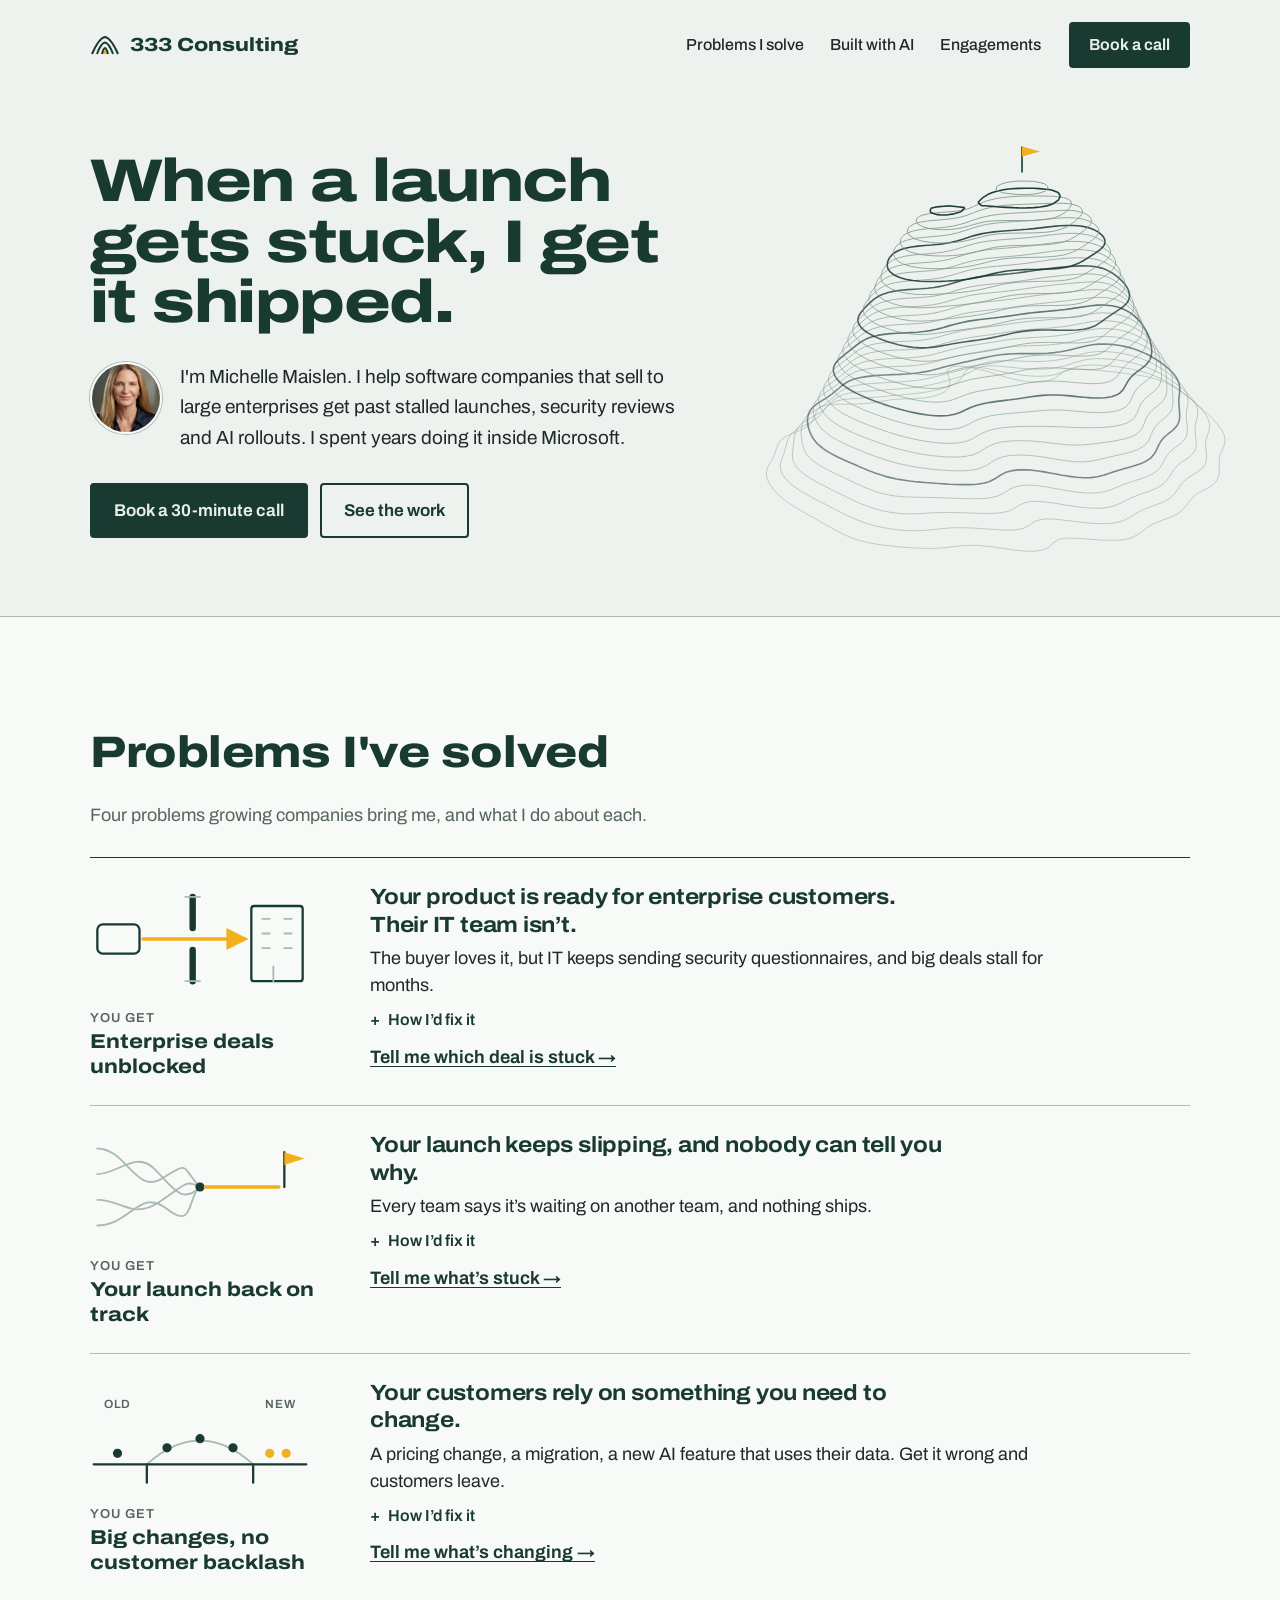
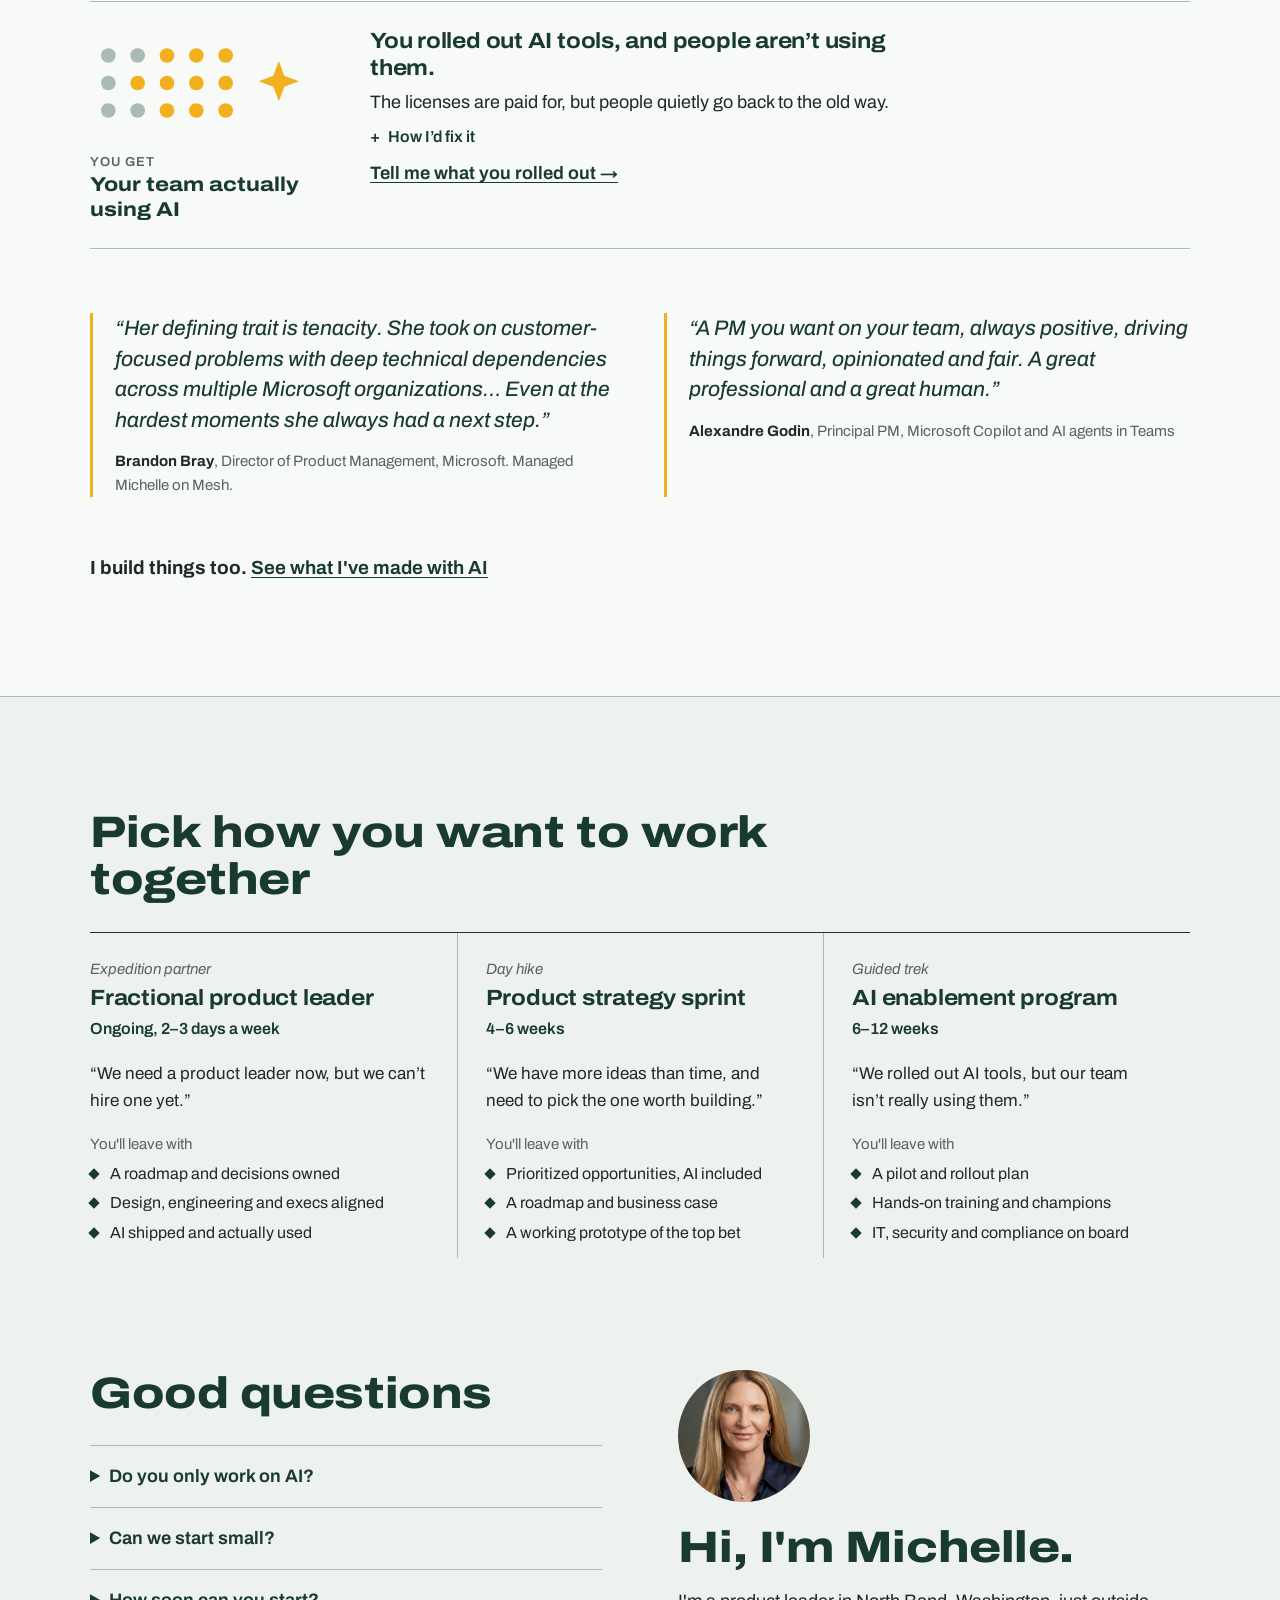
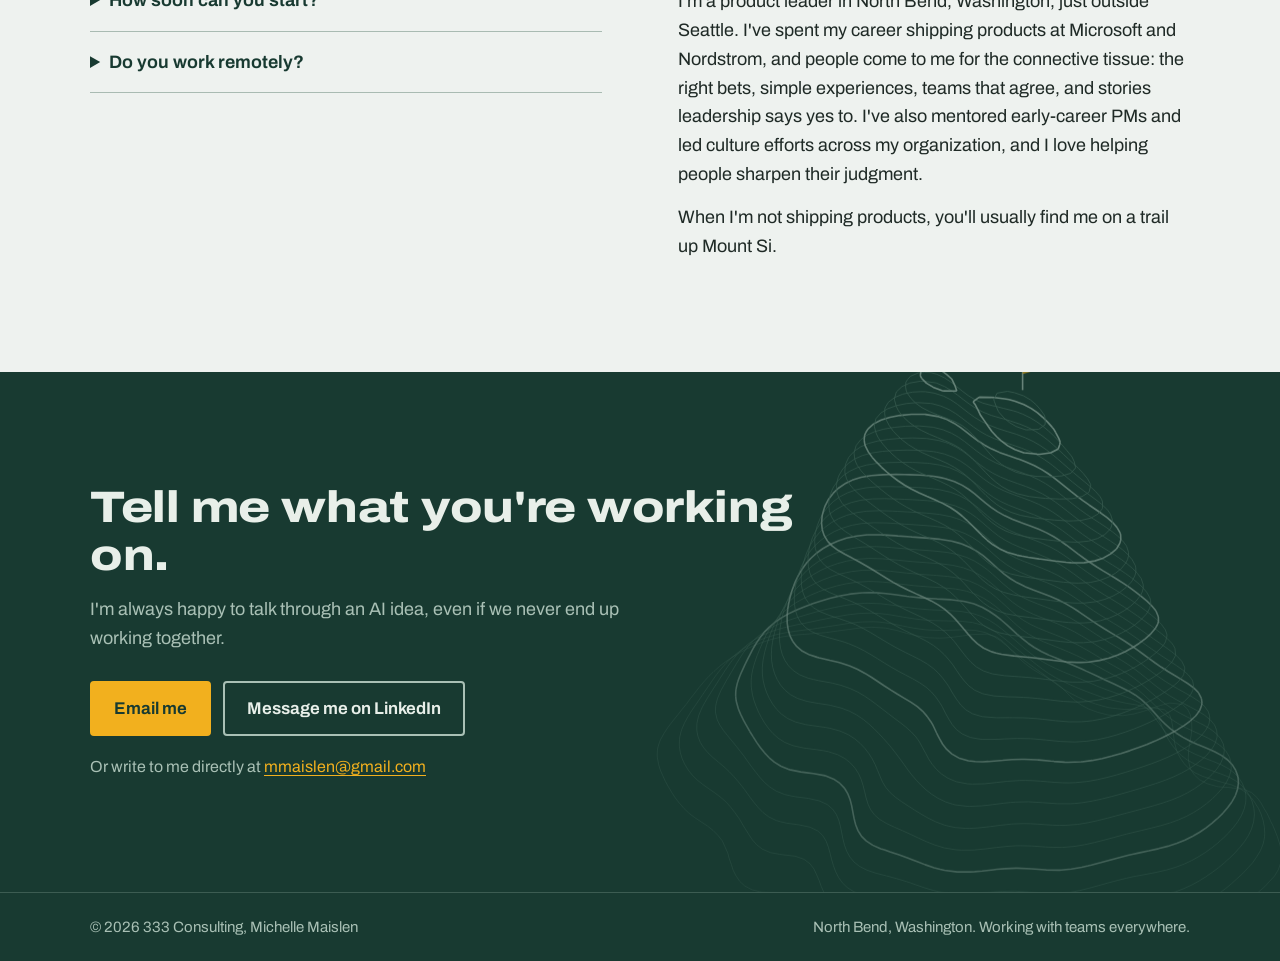
==== index.html @ b7e274d4 "Match LinkedIn share title and description to the new headline Co-Authored-By: Claude Opus 5.5 <nore" ====
<!doctype html>
<html lang="en">
<head>
<meta charset="utf-8">
<meta name="viewport" content="width=device-width, initial-scale=1, viewport-fit=cover">
<meta property="og:type" content="website">
<meta property="og:url" content="https://mmaislen.github.io/">
<meta property="og:title" content="When a launch gets stuck, I get it shipped. Michelle Maislen, 333 Consulting">
<meta property="og:description" content="I help software companies that sell to large enterprises get past stalled launches, security reviews and AI rollouts. I spent years doing it inside Microsoft.">
<meta property="og:image" content="https://mmaislen.github.io/og-image.png?v=3">
<meta property="og:image:width" content="1200">
<meta property="og:image:height" content="627">
<meta name="twitter:card" content="summary_large_image">
<meta name="description" content="When a launch gets stuck, I get it shipped.">
<title>333 Consulting</title>
<meta name="claude:viewport-fit-sides" content="cover">
<link rel="preconnect" href="https://fonts.googleapis.com">
<link rel="preconnect" href="https://fonts.gstatic.com" crossorigin>
<link rel="stylesheet" href="https://fonts.googleapis.com/css2?family=Archivo:ital,wdth,wght@0,62..125,100..900;1,62..125,100..900&display=swap">
<link rel="stylesheet" href="site.css">
</head>
<body>
<header class="hero" id="top">
  <div class="wrap">
    <nav class="nav" aria-label="Main">
      <a class="mark" href="#top" aria-label="333 Consulting home">
        <svg viewBox="0 0 30 22" aria-hidden="true"><path d="M2 20 Q9 4 15 3 Q21 4 28 20" fill="none" stroke="#183a31" stroke-width="2"/><path d="M7 20 Q11 9 15 8.5 Q19 9 23 20" fill="none" stroke="#183a31" stroke-width="2"/><path d="M12 20 Q13.5 14 15 14 Q16.5 14 18 20" fill="#f2b01e" stroke="#183a31" stroke-width="2"/></svg>
        333 Consulting
      </a>
      <ul>
        <li><a href="#cases">Problems I solve</a></li>
        <li><a href="built-with-ai.html">Built with AI</a></li>
        <li><a href="#engagements">Engagements</a></li>
      </ul>
      <a class="btn btn-primary" href="#contact">Book a call</a>
    </nav>
    <div class="hero-grid">
      <div class="hero-body">
        <h1>When a launch gets stuck, I get it shipped.</h1>
        <div class="intro">
          <img src="headshot-round.jpg" alt="Michelle Maislen" width="400" height="400">
          <p>I'm Michelle Maislen. I help software companies that sell to large enterprises get past stalled launches, security reviews and AI rollouts. I spent years doing it inside Microsoft.</p>
        </div>
        <div class="actions">
          <a class="btn btn-primary" href="#contact">Book a 30-minute call</a>
          <a class="btn btn-ghost" href="#cases">See the work</a>
        </div>
      </div>
      <figure class="terrain" style="margin-top:0;margin-bottom:0">
        <canvas id="terrain-hero" role="img" aria-label="A 3D contour model of Mount Si, near Michelle's home in North Bend. Drag to turn it."></canvas>
      </figure>
    </div>
  </div>
</header>

<main>
<section id="cases">
  <div class="wrap">
    <h2>Problems I've solved</h2>
    <p class="cases-intro">Four problems growing companies bring me, and what I do about each.</p>
    <div class="log">
      <article class="entry">
        <div><svg class="case-art" viewBox="0 0 240 120" role="img" aria-label="Your product passes through a gate in IT's wall to reach an enterprise customer.">
  <defs><marker id="ah" viewBox="0 0 10 10" refX="8" refY="5" markerWidth="6" markerHeight="6" orient="auto"><path d="M0 0 L10 5 L0 10Z" class="a-head"/></marker></defs>
  <rect class="a-line" x="8" y="44" width="46" height="32" rx="6"/>
  <path class="a-wall" d="M112 14 V48 M112 72 V106"/>
  <path class="a-thin" d="M104 14 h16 M104 106 h16"/>
  <rect class="a-line" x="176" y="24" width="56" height="82" rx="3"/>
  <path class="a-thin" d="M188 38h8M212 38h8M188 54h8M212 54h8M188 70h8M212 70h8M200 106v-16"/>
  <path class="a-hot" d="M58 60 H168" marker-end="url(#ah)"/>
</svg><p class="where">You get</p><p class="result">Enterprise deals unblocked</p></div>
        <div>
          <h3>Your product is ready for enterprise customers. Their IT team isn&rsquo;t.</h3>
          <p class="pain">The buyer loves it, but IT keeps sending security questionnaires, and big deals stall for months.</p>
          <details><summary>How I&rsquo;d fix it</summary>
            <p class="fix"><b>I&rsquo;ll get you to yes:</b> find out exactly what their IT needs, turn it into a plan your team can ship, and see the reviews through to sign-off.</p>
            <p class="proof-head">How I did it at Microsoft</p>
            <dl class="case">
              <div><dt>Situation</dt><dd>Accenture and Microsoft were ready to roll out Mesh on Meta Quest headsets. IT blocked it: the headsets had never been qualified against enterprise security requirements, and failed sign-ins were customers&rsquo; top complaint.</dd></div>
              <div><dt>Constraint</dt><dd>The fix spanned Meta and six Microsoft groups: identity, device management, security, IT, Windows and Office. Meta was still building its admin center, the sign-in system wasn&rsquo;t built for 3D, and a company-wide security push was competing for the same people.</dd></div>
              <div><dt>What I did</dt><dd>I treated enterprise readiness as part of the product. I pinned down exactly what IT needed to say yes, found a sign-in fix through another team, ran the security and privacy reviews between Meta and Microsoft (a first for Meta), and carried every approval through to executive sign-off.</dd></div>
              <div><dt>Result</dt><dd>Mesh became the first Microsoft 365 app with conditional access on Quest, which ended customers&rsquo; top sign-in complaint. Accenture&rsquo;s rollout was unblocked, and Mesh became the first Microsoft VR immersive events app on Quest. The same playbook became the strategy for Apple Vision Pro.</dd></div>
            </dl>
          </details>
          <p class="cta-line"><a href="#contact">Tell me which deal is stuck &rarr;</a></p>
        </div>
      </article>
      <article class="entry">
        <div><svg class="case-art" viewBox="0 0 240 120" role="img" aria-label="Four tangled team lines come together into one line that reaches a flag.">
  <path class="a-thin" d="M8 18 C40 18 50 70 80 50 S100 40 120 60"/>
  <path class="a-thin" d="M8 46 C30 46 50 20 70 40 S100 80 120 60"/>
  <path class="a-thin" d="M8 74 C36 74 46 96 76 76 S104 52 120 60"/>
  <path class="a-thin" d="M8 102 C44 102 54 60 84 84 S106 70 120 60"/>
  <circle class="a-dot" cx="120" cy="60" r="5"/>
  <path class="a-hot" d="M126 60 H206"/>
  <path class="a-line" d="M212 60 V22"/>
  <path class="a-flag" d="M212 22 L234 29 L212 36Z"/>
</svg><p class="where">You get</p><p class="result">Your launch back on track</p></div>
        <div>
          <h3>Your launch keeps slipping, and nobody can tell you why.</h3>
          <p class="pain">Every team says it&rsquo;s waiting on another team, and nothing ships.</p>
          <details><summary>How I&rsquo;d fix it</summary>
            <p class="fix"><b>I&rsquo;ll get it moving:</b> one owner for the whole experience, one plan and clear handoffs, usually within weeks.</p>
            <p class="proof-head">How I did it at Microsoft</p>
            <dl class="case">
              <div><dt>Situation</dt><dd>An AI feature in a product used by millions had been stuck for nearly two years. Four engineering teams in four time zones each said they were waiting on someone else.</dd></div>
              <div><dt>Constraint</dt><dd>No one owned how the pieces fit together, a fixed deadline was coming, and I had no authority over any of the four teams.</dd></div>
              <div><dt>What I did</dt><dd>I treated it as an ownership problem, not an engineering one. I defined the full experience end to end, including what happens when the AI gets it wrong, gave every team one plan and clear handoffs, and got a missing requirement committed on very short notice.</dd></div>
              <div><dt>Result</dt><dd>Within two weeks, the teams were working from one plan. The first release shipped two months early, and the feature reached general release on deadline.</dd></div>
            </dl>
          </details>
          <p class="cta-line"><a href="#contact">Tell me what&rsquo;s stuck &rarr;</a></p>
        </div>
      </article>
      <article class="entry">
        <div><svg class="case-art" viewBox="0 0 240 120" role="img" aria-label="Customers cross a bridge from the old version to the new one, and none fall off.">
  <path class="a-line" d="M4 92 H62 V112 M178 112 V92 H236"/>
  <path class="a-thin" d="M62 92 Q120 40 178 92"/>
  <path class="a-line" d="M62 92 H178"/>
  <g class="a-people"><circle cx="30" cy="80" r="5"/><circle cx="84" cy="74" r="5"/><circle cx="120" cy="64" r="5"/><circle cx="156" cy="74" r="5"/></g>
  <g class="a-people-hot"><circle cx="196" cy="80" r="5"/><circle cx="214" cy="80" r="5"/></g>
  <text class="a-label" x="30" y="30" text-anchor="middle">old</text>
  <text class="a-label" x="208" y="30" text-anchor="middle">new</text>
</svg><p class="where">You get</p><p class="result">Big changes, no customer backlash</p></div>
        <div>
          <h3>Your customers rely on something you need to change.</h3>
          <p class="pain">A pricing change, a migration, a new AI feature that uses their data. Get it wrong and customers leave.</p>
          <details><summary>How I&rsquo;d fix it</summary>
            <p class="fix"><b>I&rsquo;ll land it safely:</b> the right people signed off up front, every team on one plan, tested with real customers first, and I stay through the pushback.</p>
            <p class="proof-head">How I did it at Microsoft</p>
            <dl class="case">
              <div><dt>Situation</dt><dd>Teams had to get people&rsquo;s explicit consent before collecting their location, on desktop, Mac, iOS and Android. Location is sensitive personal data under privacy laws, so getting consent wrong risks regulatory fines and customer trust, and every week of delay adds to that risk. More than ten teams relied on that data, including emergency calling.</dd></div>
              <div><dt>Constraint</dt><dd>A careless fix would break 911 calls. Legal and privacy had to approve every word, and customers&rsquo; IT teams would feel the change first.</dd></div>
              <div><dt>What I did</dt><dd>I got legal and privacy aligned up front, put every dependent team on one plan, and tested the wording with our customer advisory board before launch. When large customers pushed back afterward, I led those conversations, found a fix through device settings they already managed, and traced part of the problem to a Windows bug.</dd></div>
              <div><dt>Result</dt><dd>Shipped on time worldwide, including government clouds. The privacy risk was closed before any customer raised it, and the Windows bug was fixed for everyone.</dd></div>
            </dl>
          </details>
          <p class="cta-line"><a href="#contact">Tell me what&rsquo;s changing &rarr;</a></p>
        </div>
      </article>
      <article class="entry">
        <div><svg class="case-art" viewBox="0 0 240 120" role="img" aria-label="A group of people, most of them lighting up as they start using AI.">
  <g class="a-people-off"><circle cx="20" cy="30" r="8"/><circle cx="20" cy="60" r="8"/><circle cx="20" cy="90" r="8"/><circle cx="52" cy="30" r="8"/><circle cx="52" cy="90" r="8"/></g>
  <g class="a-people-hot"><circle cx="52" cy="60" r="8"/><circle cx="84" cy="30" r="8"/><circle cx="84" cy="60" r="8"/><circle cx="84" cy="90" r="8"/><circle cx="116" cy="30" r="8"/><circle cx="116" cy="60" r="8"/><circle cx="116" cy="90" r="8"/><circle cx="148" cy="30" r="8"/><circle cx="148" cy="60" r="8"/><circle cx="148" cy="90" r="8"/></g>
  <path class="a-spark" d="M206 36 l6 16 16 6 -16 6 -6 16 -6 -16 -16 -6 16 -6Z"/>
</svg><p class="where">You get</p><p class="result">Your team actually using AI</p></div>
        <div>
          <h3>You rolled out AI tools, and people aren&rsquo;t using them.</h3>
          <p class="pain">The licenses are paid for, but people quietly go back to the old way.</p>
          <details><summary>How I&rsquo;d fix it</summary>
            <p class="fix"><b>I&rsquo;ll get them using it:</b> treat it as a confidence problem, start with one task people already do, and build from there.</p>
            <p class="fix"><b>I practice what I teach:</b> my own AI agents save me 5 to 10 hours a week, and I built a live AI app and tested it before shipping. <a href="built-with-ai.html">See what I&rsquo;ve built</a></p>
            <p class="proof-head">How I did it at Microsoft</p>
            <dl class="case">
              <div><dt>Situation</dt><dd>I was training colleagues to use an AI agent pilot.</dd></div>
              <div><dt>Constraint</dt><dd>I expected technical questions. What I got was nerves: people didn&rsquo;t feel confident enough to try.</dd></div>
              <div><dt>What I did</dt><dd>I treated it as a confidence problem, not a technical one. I skipped the architecture and led with one plain-English task they already do: &ldquo;Schedule a meeting with my manager at 10am tomorrow.&rdquo;</dd></div>
              <div><dt>Result</dt><dd>About 200 people later, teams were building their own workflows.</dd></div>
            </dl>
          </details>
          <p class="cta-line"><a href="#contact">Tell me what you rolled out &rarr;</a></p>
        </div>
      </article>
    </div>
    <div class="quotes">
      <figure class="quote">
        <blockquote>&ldquo;Her defining trait is tenacity. She took on customer-focused problems with deep technical dependencies across multiple Microsoft organizations&hellip; Even at the hardest moments she always had a next step.&rdquo;</blockquote>
        <figcaption><b>Brandon Bray</b>, Director of Product Management, Microsoft. Managed Michelle on Mesh.</figcaption>
      </figure>
      <figure class="quote">
        <blockquote>&ldquo;A PM you want on your team, always positive, driving things forward, opinionated and fair. A great professional and a great human.&rdquo;</blockquote>
        <figcaption><b>Alexandre Godin</b>, Principal PM, Microsoft Copilot and AI agents in Teams</figcaption>
      </figure>
    </div>
    <p class="built"><b>I build things too.</b> <a href="built-with-ai.html">See what I've made with AI</a></p>
  </div>
</section>


<section id="engagements">
  <div class="wrap">
    <h2>Pick how you want to work together</h2>
    <div class="paths">
      <article class="path">
        <p class="tag">Expedition partner</p>
        <h3>Fractional product leader</h3>
        <p class="badge">Ongoing, 2–3 days a week</p>
        <p class="best">“We need a product leader now, but we can’t hire one yet.”</p>
        <p class="get-h">You'll leave with</p>
        <ul><li>A roadmap and decisions owned</li><li>Design, engineering and execs aligned</li><li>AI shipped and actually used</li></ul>
      </article>
      <article class="path">
        <p class="tag">Day hike</p>
        <h3>Product strategy sprint</h3>
        <p class="badge">4–6 weeks</p>
        <p class="best">“We have more ideas than time, and need to pick the one worth building.”</p>
        <p class="get-h">You'll leave with</p>
        <ul><li>Prioritized opportunities, AI included</li><li>A roadmap and business case</li><li>A working prototype of the top bet</li></ul>
      </article>
      <article class="path">
        <p class="tag">Guided trek</p>
        <h3>AI enablement program</h3>
        <p class="badge">6–12 weeks</p>
        <p class="best">“We rolled out AI tools, but our team isn’t really using them.”</p>
        <p class="get-h">You'll leave with</p>
        <ul><li>A pilot and rollout plan</li><li>Hands-on training and champions</li><li>IT, security and compliance on board</li></ul>
      </article>
    </div>
  </div>
</section>

<section id="faq" style="padding-top:0">
  <div class="wrap faq-about">
    <div class="faq">
      <h2>Good questions</h2>
      <details><summary>Do you only work on AI?</summary><p>No. I'm a product leader first, and AI is one tool in the toolbox. I've shipped collaboration tools, productivity apps, VR and enterprise devices, sign-in systems and eCommerce. I bring AI in where it makes the product better, and I partner with engineering and data science teams on the model work itself.</p></details>
      <details><summary>Can we start small?</summary><p>Yes. Most people start with a 4–6 week strategy sprint. If it's useful, we keep going. If not, you still leave with a roadmap and a working prototype.</p></details>
      <details><summary>How soon can you start?</summary><p>Email me at <a href="mailto:mmaislen@gmail.com">mmaislen@gmail.com</a> or message me on LinkedIn, and I'll tell you where my calendar stands.</p></details>
      <details><summary>Do you work remotely?</summary><p>Yes. I'm based in North Bend, Washington, near Seattle, and I work with teams anywhere. I'm happy to come on site for kickoffs in the Seattle area.</p></details>
    </div>
    <div class="about" id="about">
      <img src="headshot-round.jpg" alt="" width="400" height="400">
      <h2 style="margin-bottom:16px">Hi, I'm Michelle.</h2>
      <p>I'm a product leader in North Bend, Washington, just outside Seattle. I've spent my career shipping products at Microsoft and Nordstrom, and people come to me for the connective tissue: the right bets, simple experiences, teams that agree, and stories leadership says yes to. I've also mentored early-career PMs and led culture efforts across my organization, and I love helping people sharpen their judgment.</p>
      <p>When I'm not shipping products, you'll usually find me on a trail up Mount Si.</p>
    </div>
  </div>
</section>
</main>

<section class="cta" id="contact">
  <canvas id="terrain-cta" aria-hidden="true"></canvas>
  <div class="wrap">
    <h2>Tell me what you're working on.</h2>
    <p>I'm always happy to talk through an AI idea, even if we never end up working together.</p>
    <div class="actions"><a class="btn btn-primary" href="mailto:mmaislen@gmail.com?subject=Let%27s%20talk">Email me</a><a class="btn btn-ghost" href="https://www.linkedin.com/in/maislen/" target="_blank" rel="noopener">Message me on LinkedIn</a></div>
    <p style="font-size:16px">Or write to me directly at <a href="mailto:mmaislen@gmail.com">mmaislen@gmail.com</a></p>
  </div>
</section>
<footer>
  <div class="wrap">
    <span>© 2026 333 Consulting, Michelle Maislen</span>
    <span>North Bend, Washington. Working with teams everywhere.</span>
  </div>
</footer>

<script src="terrain.js"></script>
</body>
</html>
---- site.css ----
/* Concept: a survey drawing of Mount Si. One bold thing (a live 3D contour model in the hero); everything else is quiet, left-aligned and drawn with the same contour line. One family, Archivo, with its width axis doing the expressive work: expanded for headlines, normal for reading. */
  :root {
    --fog: #eef2ef;
    --paper: #f8faf8;
    --fir: #183a31;
    --ink: #1f2a26;
    --moss: #56655e;
    --contour: #a9bbb2;
    --blaze: #f2b01e;
    --fir-ink: #e8efe9;
    --fir-muted: #a9c0b5;
    --f: "Archivo", system-ui, -apple-system, "Segoe UI", sans-serif;
    --wrap: 1180px;
    --gutter: clamp(16px, 4vw, 40px);
  }
  * { box-sizing: border-box; }
  html { scroll-behavior: smooth; -webkit-text-size-adjust: 100%; }
  @media (prefers-reduced-motion: reduce) { html { scroll-behavior: auto; } }
  body { margin: 0; background: var(--fog); color: var(--ink); font-family: var(--f); font-size: 18px; line-height: 1.6; font-stretch: 100%; }
  img, svg, canvas { display: block; max-width: 100%; }
  a { color: var(--fir); text-underline-offset: 3px; }
  :focus-visible { outline: 3px solid var(--blaze); outline-offset: 3px; border-radius: 2px; }
  .wrap { max-width: var(--wrap); margin: 0 auto; padding: 0 var(--gutter); }

  h1, h2, h3 { font-family: var(--f); color: var(--fir); margin: 0; font-weight: 800; letter-spacing: -0.01em; }
  h1 { font-stretch: 125%; font-size: clamp(36px, 4.7vw, 66px); line-height: 1.0; letter-spacing: -0.025em; }
  h2 { font-stretch: 118%; font-size: clamp(28px, 3.6vw, 44px); line-height: 1.08; max-width: 22ch; }
  h3 { font-stretch: 110%; font-size: 22px; line-height: 1.25; font-weight: 700; }
  p { margin: 0; }

  .btn { display: inline-flex; align-items: center; min-height: 48px; padding: 12px 22px; border-radius: 4px; font-weight: 650; font-size: 17px; text-decoration: none; border: 2px solid var(--fir); }
  .btn-primary { background: var(--fir); color: var(--fir-ink); }
  .btn-primary:hover { background: #0f2a23; }
  .btn-ghost { color: var(--fir); background: transparent; }
  .btn-ghost:hover { background: rgba(24,58,49,.07); }

  /* Nav */
  .nav { display: flex; align-items: center; gap: 28px; padding: 22px 0; }
  .mark { display: inline-flex; align-items: center; gap: 10px; font-weight: 800; font-stretch: 120%; font-size: 19px; color: var(--fir); text-decoration: none; margin-right: auto; }
  .mark svg { width: 30px; height: 22px; }
  .nav ul { display: flex; gap: 26px; list-style: none; margin: 0; padding: 0; }
  .nav ul a { color: var(--ink); text-decoration: none; font-size: 16px; font-weight: 500; }
  .nav ul a:hover { color: var(--fir); text-decoration: underline; }
  .nav .btn { min-height: 42px; padding: 8px 18px; font-size: 16px; }

  /* Hero */
  .hero { position: relative; overflow: hidden; }
  .hero-grid { display: grid; grid-template-columns: 1.3fr 1fr; gap: 24px; align-items: center; padding: 40px 0 56px; }
  .hero-body { position: relative; z-index: 1; }
  .hero h1 { margin-bottom: 30px; }
  .intro { display: flex; gap: 18px; align-items: flex-start; max-width: 36em; }
  .intro img { width: 72px; height: 72px; border-radius: 50%; object-fit: cover; object-position: 50% 50%; flex: none; border: 2px solid var(--paper); box-shadow: 0 0 0 1px var(--contour); }
  .intro p { color: var(--ink); font-size: 19px; }
  .actions { display: flex; flex-wrap: wrap; gap: 12px; margin-top: 30px; }
  .terrain { position: relative; aspect-ratio: 1 / 0.92; margin-right: calc(var(--gutter) * -1); cursor: grab; touch-action: pan-y; }
  .terrain:active { cursor: grabbing; }
  .terrain canvas { width: 100%; height: 100%; }
  .terrain figcaption { position: absolute; right: var(--gutter); bottom: 4px; font-size: 14px; color: var(--moss); font-style: italic; }

  .proof { display: grid; grid-template-columns: repeat(4, 1fr); border-top: 1.5px solid var(--fir); }
  .proof p { padding: 18px 20px 18px 0; font-size: 16px; line-height: 1.45; color: var(--moss); }
  .proof p + p { padding-left: 20px; border-left: 1px solid var(--contour); }
  .proof b { display: block; color: var(--fir); font-stretch: 115%; font-size: 21px; font-weight: 750; margin-bottom: 2px; }
  .shipped { padding: 14px 0 0; font-size: 15px; color: var(--moss); border-top: 1px solid var(--contour); }
  .shipped b { color: var(--ink); font-weight: 600; }

  section { padding: clamp(64px, 9vw, 112px) 0; }
  section h2 { margin-bottom: 28px; }

  /* The adoption gap */
  .profile { width: 100%; height: auto; margin: 8px 0 18px; }
  .profile .cliff { fill: var(--fir); }
  .profile .tower, .profile .hanger line { stroke: var(--fir); stroke-width: 3; }
  .profile .cable { stroke: var(--fir); stroke-width: 2.5; fill: none; }
  .profile .plank rect { fill: var(--blaze); stroke: var(--fir); stroke-width: 1.5; }
  .profile text { font-family: var(--f); fill: var(--moss); font-size: 15px; }
  .profile .stage { fill: var(--fir); font-weight: 750; font-size: 19px; font-stretch: 115%; }
  .profile .plank-label { fill: var(--fir); font-size: 14px; font-weight: 600; }
  .profile .gap { fill: var(--fir); font-weight: 750; font-size: 19px; font-stretch: 115%; }
  .profile .callout { stroke: var(--moss); stroke-width: 1.5; stroke-dasharray: 3 4; fill: none; }
  .profile .flag-pole { stroke: var(--fir); stroke-width: 2.5; }
  .profile .flag { fill: var(--blaze); }
  .profile .contours path { fill: none; stroke: var(--contour); stroke-width: 1; }
  .caption { max-width: 40em; color: var(--ink); font-size: 19px; }

  .lifecycle { list-style: none; margin: 48px 0 0; padding: 0; display: grid; grid-template-columns: repeat(6, 1fr); position: relative; }
  .lifecycle::before { content: ""; position: absolute; left: 6px; right: 6px; top: 6px; height: 2px; background: var(--fir); }
  .lifecycle li { position: relative; padding-top: 24px; font-weight: 650; color: var(--fir); font-stretch: 112%; font-size: 17px; }
  .lifecycle li::before { content: ""; position: absolute; left: 0; top: 0; width: 14px; height: 14px; border-radius: 50%; background: var(--fog); border: 2px solid var(--fir); }
  .lifecycle li:last-child::before { background: var(--blaze); }
  .lifecycle-note { margin-top: 14px; color: var(--moss); font-size: 15px; }

  /* Work as a field log */
  #work { background: var(--paper); border-top: 1px solid var(--contour); border-bottom: 1px solid var(--contour); }
  .log { border-top: 1.5px solid var(--fir); }
  .entry { display: grid; grid-template-columns: 240px 1fr; gap: 8px 40px; padding: 26px 0; border-bottom: 1px solid var(--contour); }
  .entry .where { color: var(--moss); font-size: 15px; }
  .entry .result { color: var(--fir); font-weight: 750; font-stretch: 115%; font-size: 20px; line-height: 1.25; }
  .entry h3 { margin-bottom: 6px; }
  .entry details summary { cursor: pointer; color: var(--fir); font-weight: 600; font-size: 16px; width: fit-content; list-style: none; }
  .entry details summary::-webkit-details-marker { display: none; }
  .entry details summary::before { content: "+"; display: inline-block; width: 1.1em; font-weight: 700; }
  .entry details[open] summary::before { content: "\2212"; }
  .entry details p { margin-top: 10px; max-width: 40em; }

  /* Case studies: same field-log idiom as #work */
  #cases { background: var(--paper); border-top: 1px solid var(--contour); border-bottom: 1px solid var(--contour); }
  #cases .log { margin-top: 8px; }
  .cases-intro { color: var(--moss); font-size: 18px; margin: -4px 0 28px; max-width: 40em; }
  #cases .entry .where { text-transform: uppercase; letter-spacing: .08em; font-size: 13px; font-weight: 600; }
  #cases .entry h3 { max-width: 26em; }
  .case { margin: 18px 0 4px; padding-left: 20px; border-left: 2px solid var(--contour); max-width: 38em; display: grid; gap: 18px; }
  .case div { display: grid; gap: 4px; }
  .case dt { text-transform: uppercase; letter-spacing: .08em; font-size: 13px; font-weight: 700; color: var(--moss); }
  .case dd { margin: 0; font-size: 17px; line-height: 1.6; }
  .pain { font-size: 18px; line-height: 1.5; color: var(--ink); max-width: 38em; margin: 4px 0 8px; }
  .fix { font-size: 17px; line-height: 1.5; color: var(--moss); max-width: 38em; margin: 0 0 12px; }
  .fix b { color: var(--fir); font-weight: 700; }
  .fix a { color: var(--fir); font-weight: 650; }
  .cta-line { margin-top: 10px; }
  .cta-line a { color: var(--fir); font-weight: 650; }
  .case-art { display: block; width: 100%; max-width: 220px; height: auto; margin: 0 0 14px; fill: none; stroke-linecap: round; stroke-linejoin: round; }
  .case-art .a-line { stroke: var(--fir); stroke-width: 2.5; }
  .case-art .a-thin { stroke: var(--contour); stroke-width: 2; }
  .case-art .a-wall { stroke: var(--fir); stroke-width: 7; }
  .case-art .a-hot { stroke: var(--blaze); stroke-width: 4; }
  .case-art .a-head, .case-art .a-flag, .case-art .a-spark { fill: var(--blaze); stroke: none; }
  .case-art .a-dot { fill: var(--fir); }
  .case-art .a-people circle { fill: var(--fir); }
  .case-art .a-people-off circle { fill: var(--contour); }
  .case-art .a-people-hot circle { fill: var(--blaze); }
  .case-art .a-label { fill: var(--moss); font: 600 13px var(--f); letter-spacing: .08em; text-transform: uppercase; }
  .proof-head { margin-top: 16px; font-weight: 700; color: var(--fir); }
  #cases details .fix { margin-top: 10px; }
  @media (max-width: 640px) { .case-art { max-width: 180px; } }
  .cases-ask { margin-top: 28px; font-size: 18px; }
  .cases-ask a { color: var(--fir); font-weight: 650; }
  @media (max-width: 640px) { #cases .entry .result { font-size: 18px; margin-bottom: 4px; } .case { padding-left: 14px; } }

  .quotes { display: grid; grid-template-columns: 1fr 1fr; gap: 48px; margin-top: 64px; }
  .quote { margin: 0; padding-left: 22px; border-left: 3px solid var(--blaze); }
  .quote blockquote { margin: 0 0 14px; font-size: 21px; line-height: 1.45; color: var(--fir); font-style: italic; font-weight: 450; }
  .quote figcaption { font-size: 15px; color: var(--moss); }
  .quote figcaption b { color: var(--ink); }
  .built { margin-top: 56px; font-size: 19px; }
  .built a { font-weight: 650; }

  /* Engagements */
  .paths { display: grid; grid-template-columns: repeat(3, 1fr); border-top: 1.5px solid var(--fir); }
  .path { padding: 24px 28px 8px; }
  .path:first-child { padding-left: 0; }
  .path + .path { border-left: 1px solid var(--contour); }
  .path .tag { font-style: italic; color: var(--moss); font-size: 15px; }
  .path h3 { margin: 4px 0 4px; }
  .path .badge { color: var(--fir); font-weight: 600; font-size: 16px; }
  .path .best { margin: 18px 0; font-size: 17px; color: var(--ink); }
  .path .get-h { font-size: 15px; color: var(--moss); margin-bottom: 6px; }
  .path ul { margin: 0; padding: 0; list-style: none; }
  .path li { position: relative; padding-left: 20px; margin: 6px 0; font-size: 16px; line-height: 1.45; }
  .path li::before { content: ""; position: absolute; left: 0; top: .5em; width: 8px; height: 8px; background: var(--fir); transform: rotate(45deg); }

  /* FAQ + About */
  .faq-about { display: grid; grid-template-columns: 1fr 1fr; gap: clamp(40px, 6vw, 88px); }
  .faq details { border-top: 1px solid var(--contour); padding: 16px 0; }
  .faq details:last-child { border-bottom: 1px solid var(--contour); }
  .faq summary { cursor: pointer; font-weight: 650; color: var(--fir); font-size: 18px; }
  .faq details p { margin-top: 10px; font-size: 17px; }
  .about img { width: 132px; height: 132px; border-radius: 50%; object-fit: cover; object-position: 50% 50%; margin-bottom: 22px; }
  .about p + p { margin-top: 14px; }

  /* CTA */
  .cta { position: relative; background: var(--fir); color: var(--fir-ink); overflow: hidden; }
  .cta canvas { position: absolute; right: -6%; top: 50%; transform: translateY(-50%); width: min(720px, 70%); aspect-ratio: 1 / .92; height: auto; opacity: .55; pointer-events: none; }
  .cta .wrap { position: relative; }
  .cta h2 { color: var(--fir-ink); margin-bottom: 16px; }
  .cta p { color: var(--fir-muted); max-width: 32em; }
  .cta .btn-primary { background: var(--blaze); color: var(--fir); border-color: var(--blaze); }
  .cta .btn-primary:hover { background: #ffc23d; }
  .cta .btn-ghost { color: var(--fir-ink); border-color: var(--fir-muted); }
  .cta .btn-ghost:hover { background: rgba(255,255,255,.08); }
  .cta .actions { margin: 28px 0 18px; }
  .cta a:not(.btn) { color: var(--blaze); }

  footer { background: var(--fir); color: var(--fir-muted); font-size: 15px; border-top: 1px solid rgba(169,192,181,.25); }
  footer .wrap { display: flex; justify-content: space-between; flex-wrap: wrap; gap: 8px; padding-top: 22px; padding-bottom: 22px; }

  @media (max-width: 900px) {
    .nav ul { display: none; }
    .hero-grid { grid-template-columns: 1fr; padding-top: 16px; }
    .terrain { order: -1; margin: -10px calc(var(--gutter) * -1) -40px; aspect-ratio: 1 / .6; }
    .terrain figcaption { display: none; }
    .proof { grid-template-columns: 1fr 1fr; }
    .proof p:nth-child(3) { padding-left: 0; border-left: 0; }
    .proof p:nth-child(n+3) { border-top: 1px solid var(--contour); }
    .entry { grid-template-columns: 1fr; }
    .quotes, .faq-about { grid-template-columns: 1fr; }
    .paths { grid-template-columns: 1fr; }
    .path, .path:first-child { padding: 22px 0; }
    .path + .path { border-left: 0; border-top: 1px solid var(--contour); }
    .lifecycle { grid-template-columns: repeat(3, 1fr); row-gap: 28px; }
    .lifecycle::before { display: none; }
    .cta canvas { width: 120%; right: -50%; opacity: .3; }
  }
  @media (max-width: 520px) {
    body { font-size: 17px; }
    .intro img { width: 56px; height: 56px; }
    .intro p { font-size: 17px; }
    .proof p, .proof p + p { padding: 14px 0; border-left: 0; }
    .proof { grid-template-columns: 1fr; }
    .proof p + p { border-top: 1px solid var(--contour); }
    .nav .btn { display: none; }
  }
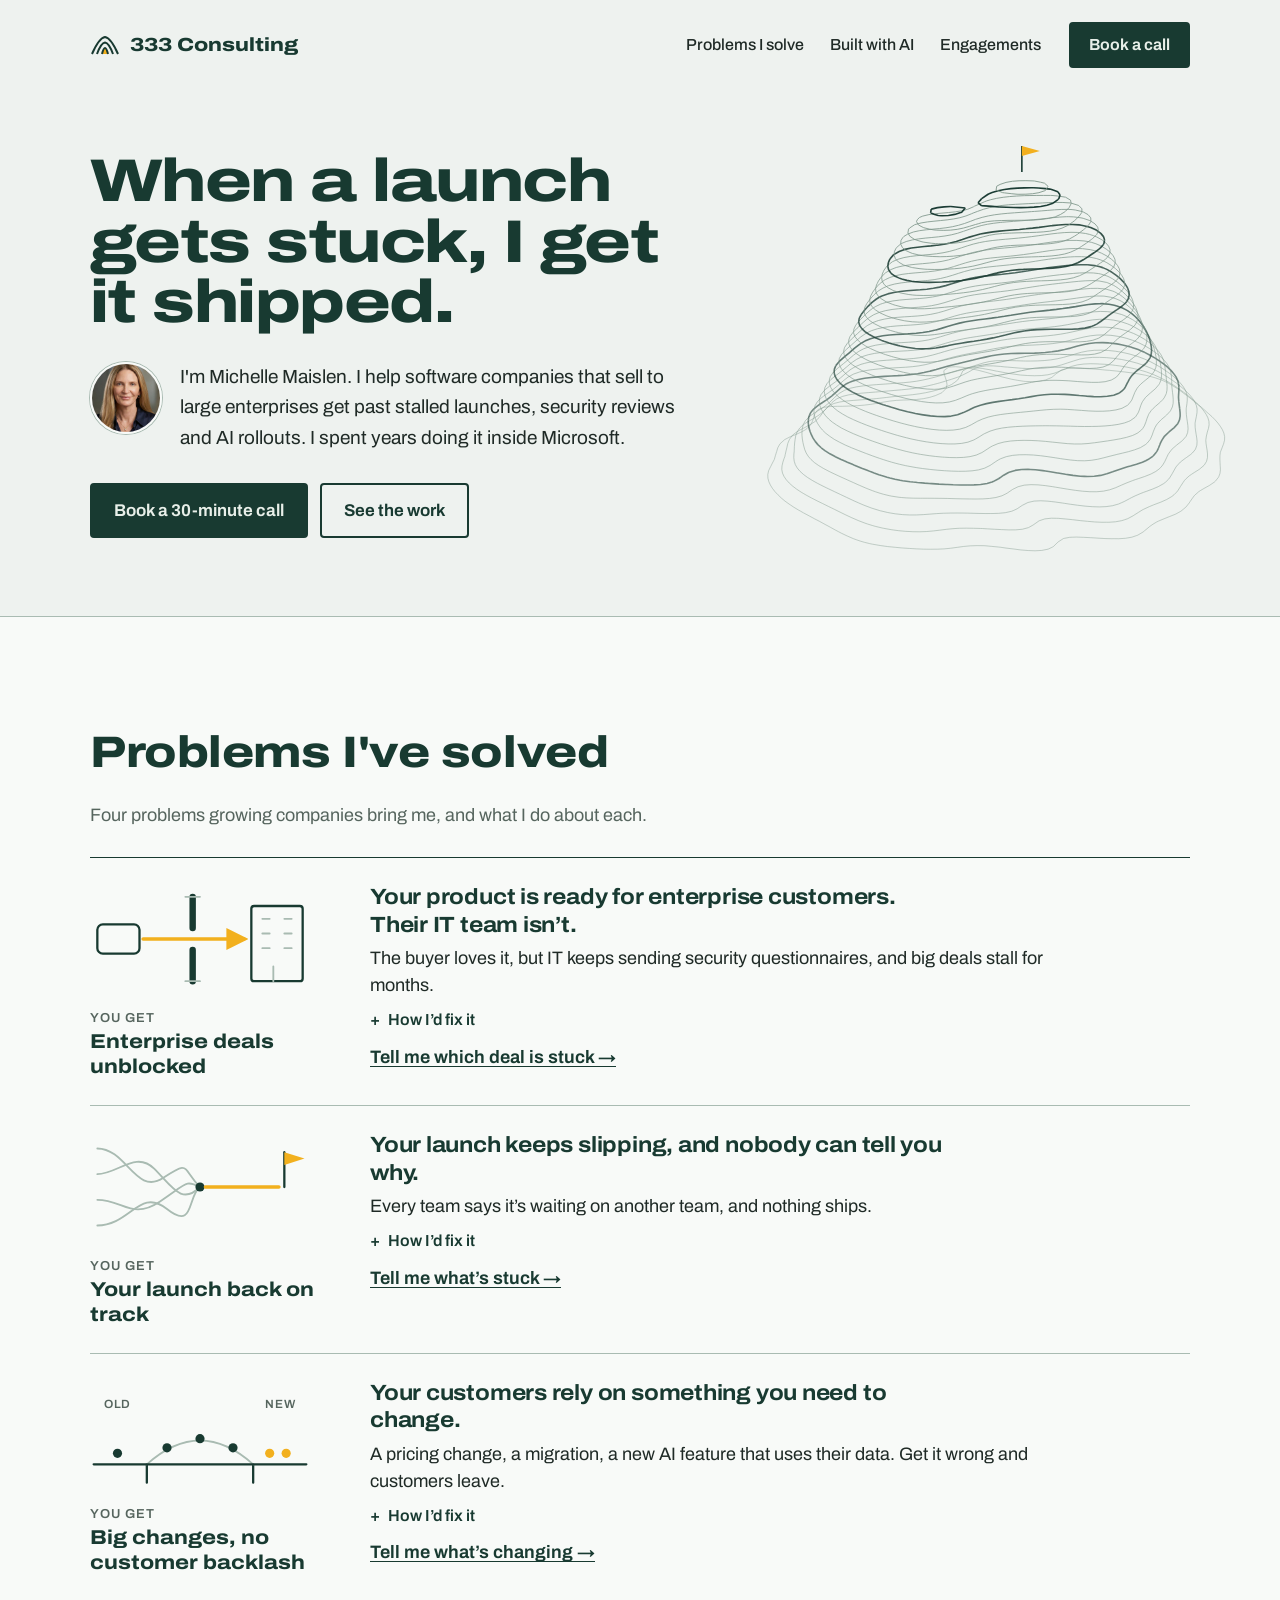
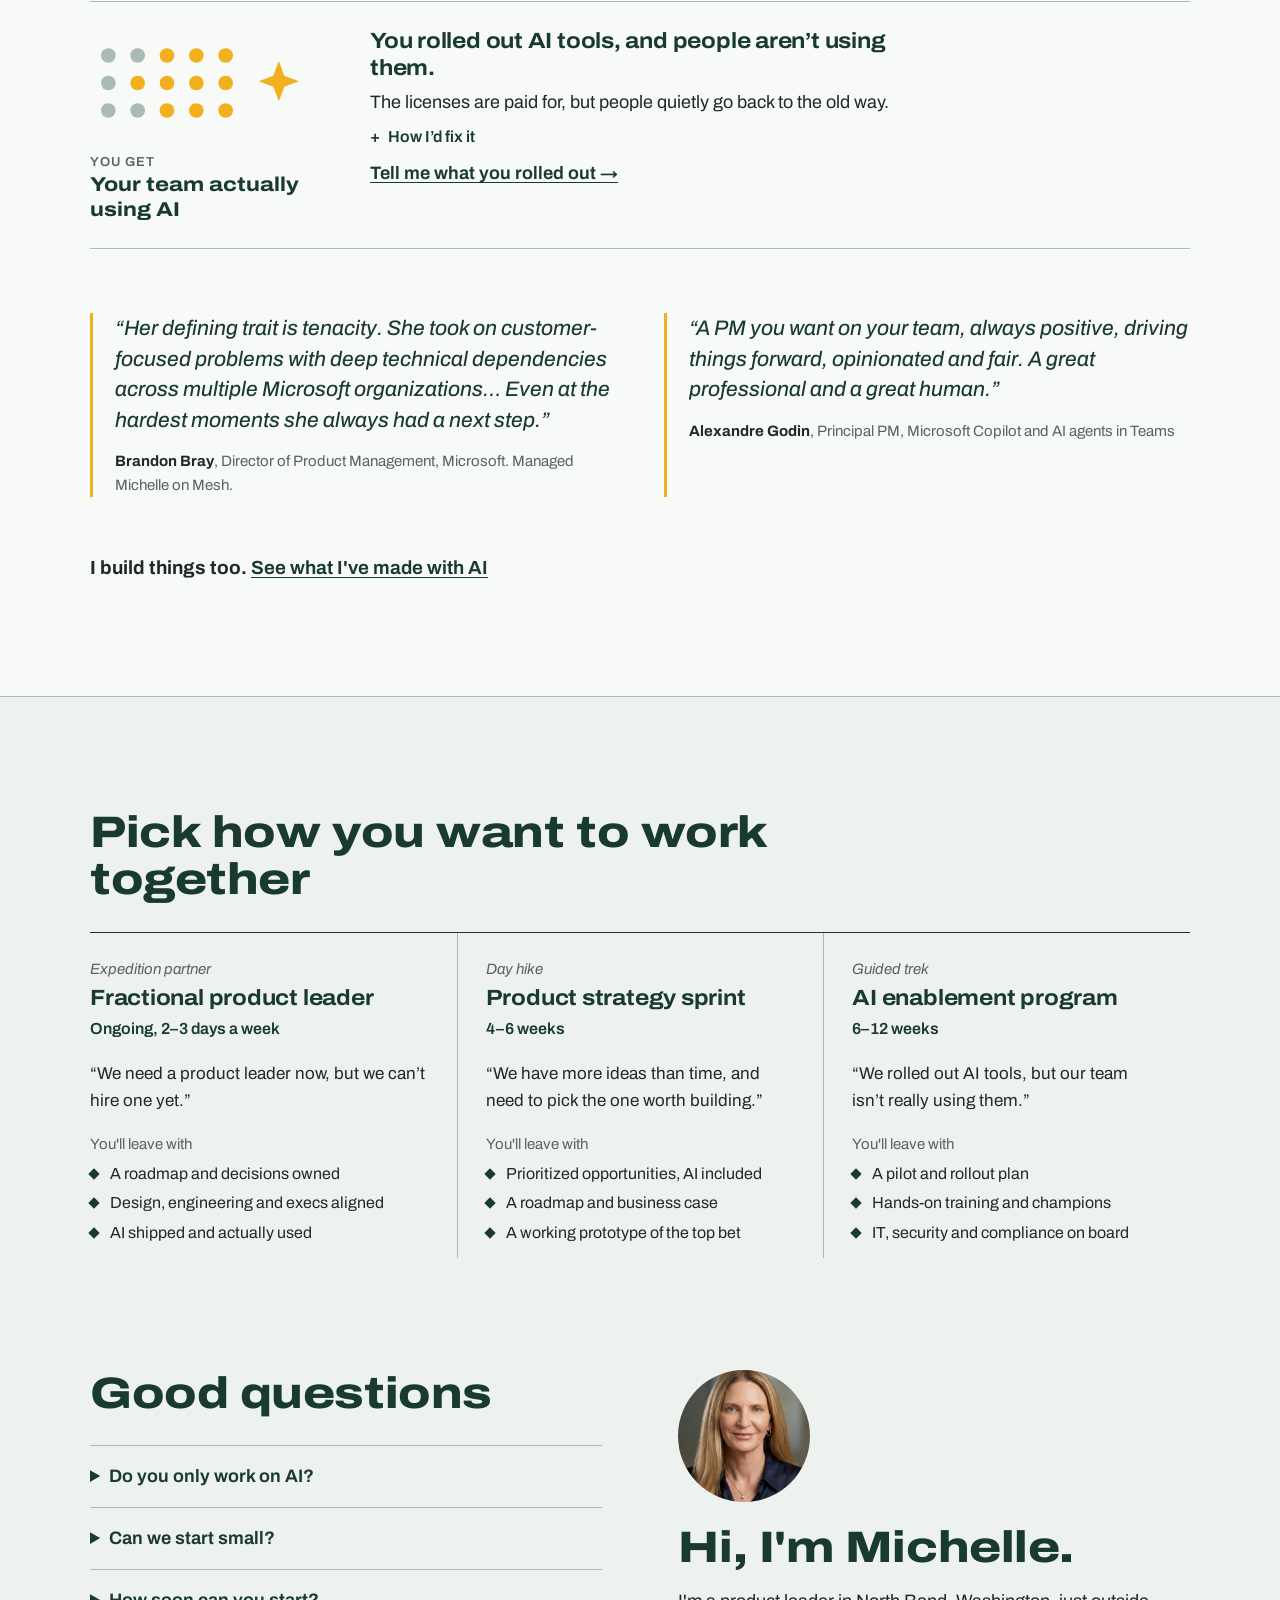
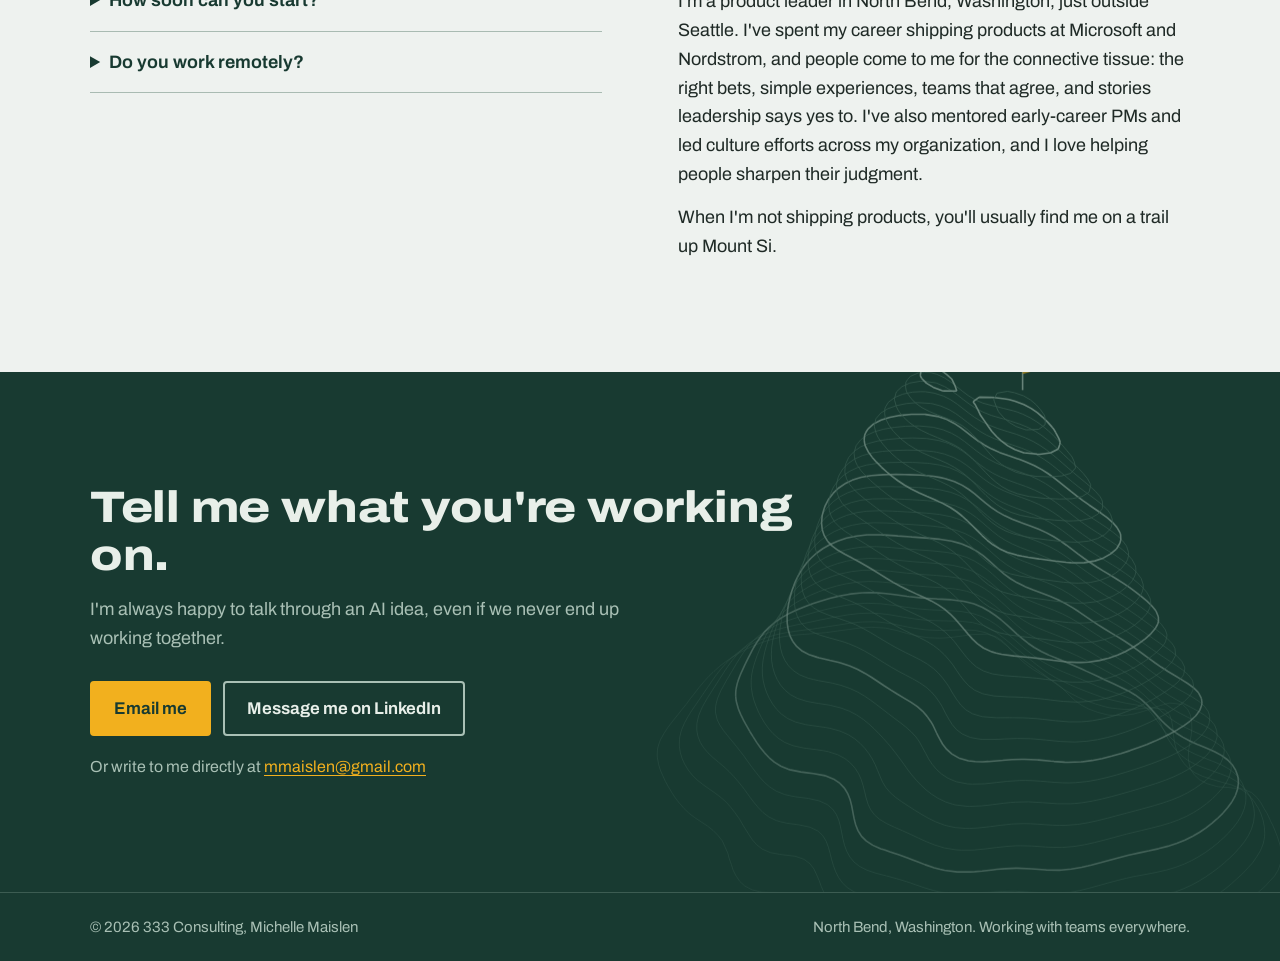
==== commit 8ad0a384: "Serve the site at michellemaislen.com Co-Authored-By: Claude Opus 5.5 <noreply@anthropic.com> Claude" ====
--- a/index.html
+++ b/index.html
@@ -4,10 +4,10 @@
 <meta charset="utf-8">
 <meta name="viewport" content="width=device-width, initial-scale=1, viewport-fit=cover">
 <meta property="og:type" content="website">
-<meta property="og:url" content="https://mmaislen.github.io/">
+<meta property="og:url" content="https://michellemaislen.com/">
 <meta property="og:title" content="When a launch gets stuck, I get it shipped. Michelle Maislen, 333 Consulting">
 <meta property="og:description" content="I help software companies that sell to large enterprises get past stalled launches, security reviews and AI rollouts. I spent years doing it inside Microsoft.">
-<meta property="og:image" content="https://mmaislen.github.io/og-image.png?v=3">
+<meta property="og:image" content="https://michellemaislen.com/og-image.png?v=3">
 <meta property="og:image:width" content="1200">
 <meta property="og:image:height" content="627">
 <meta name="twitter:card" content="summary_large_image">
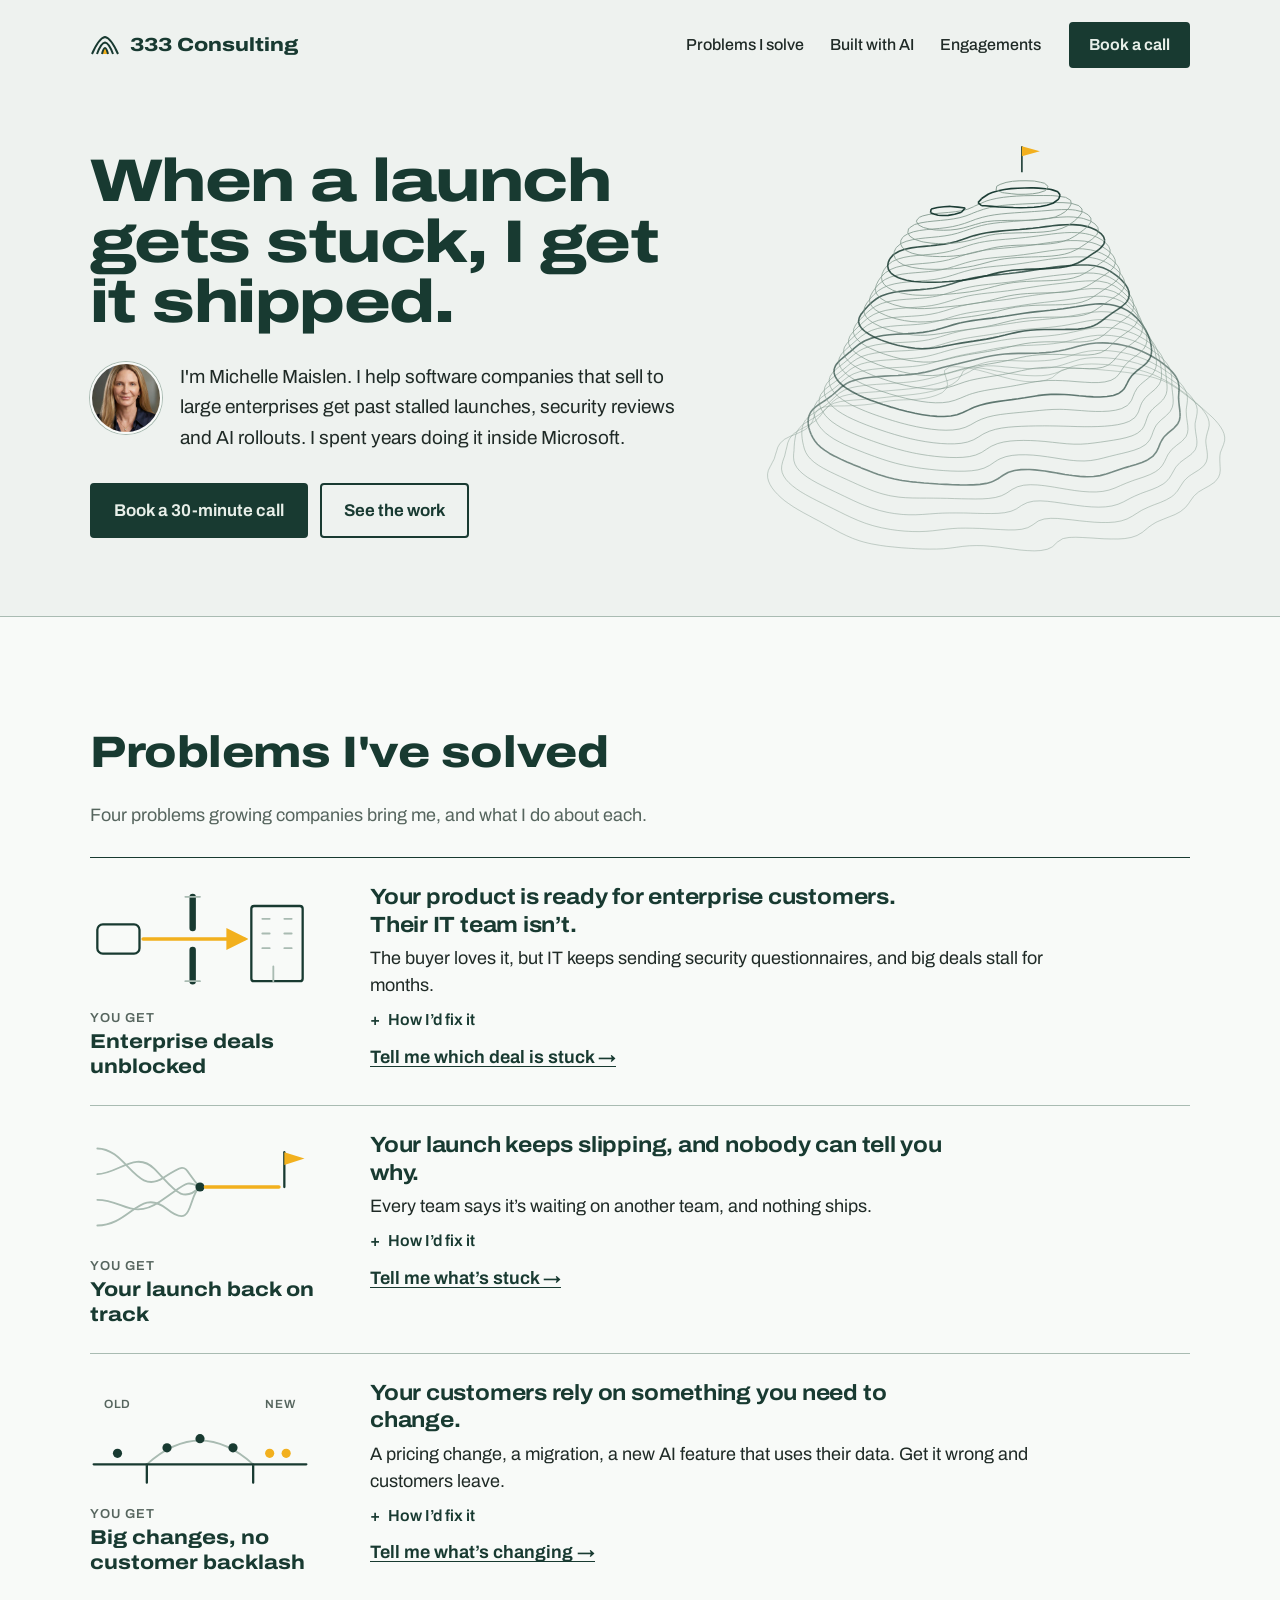
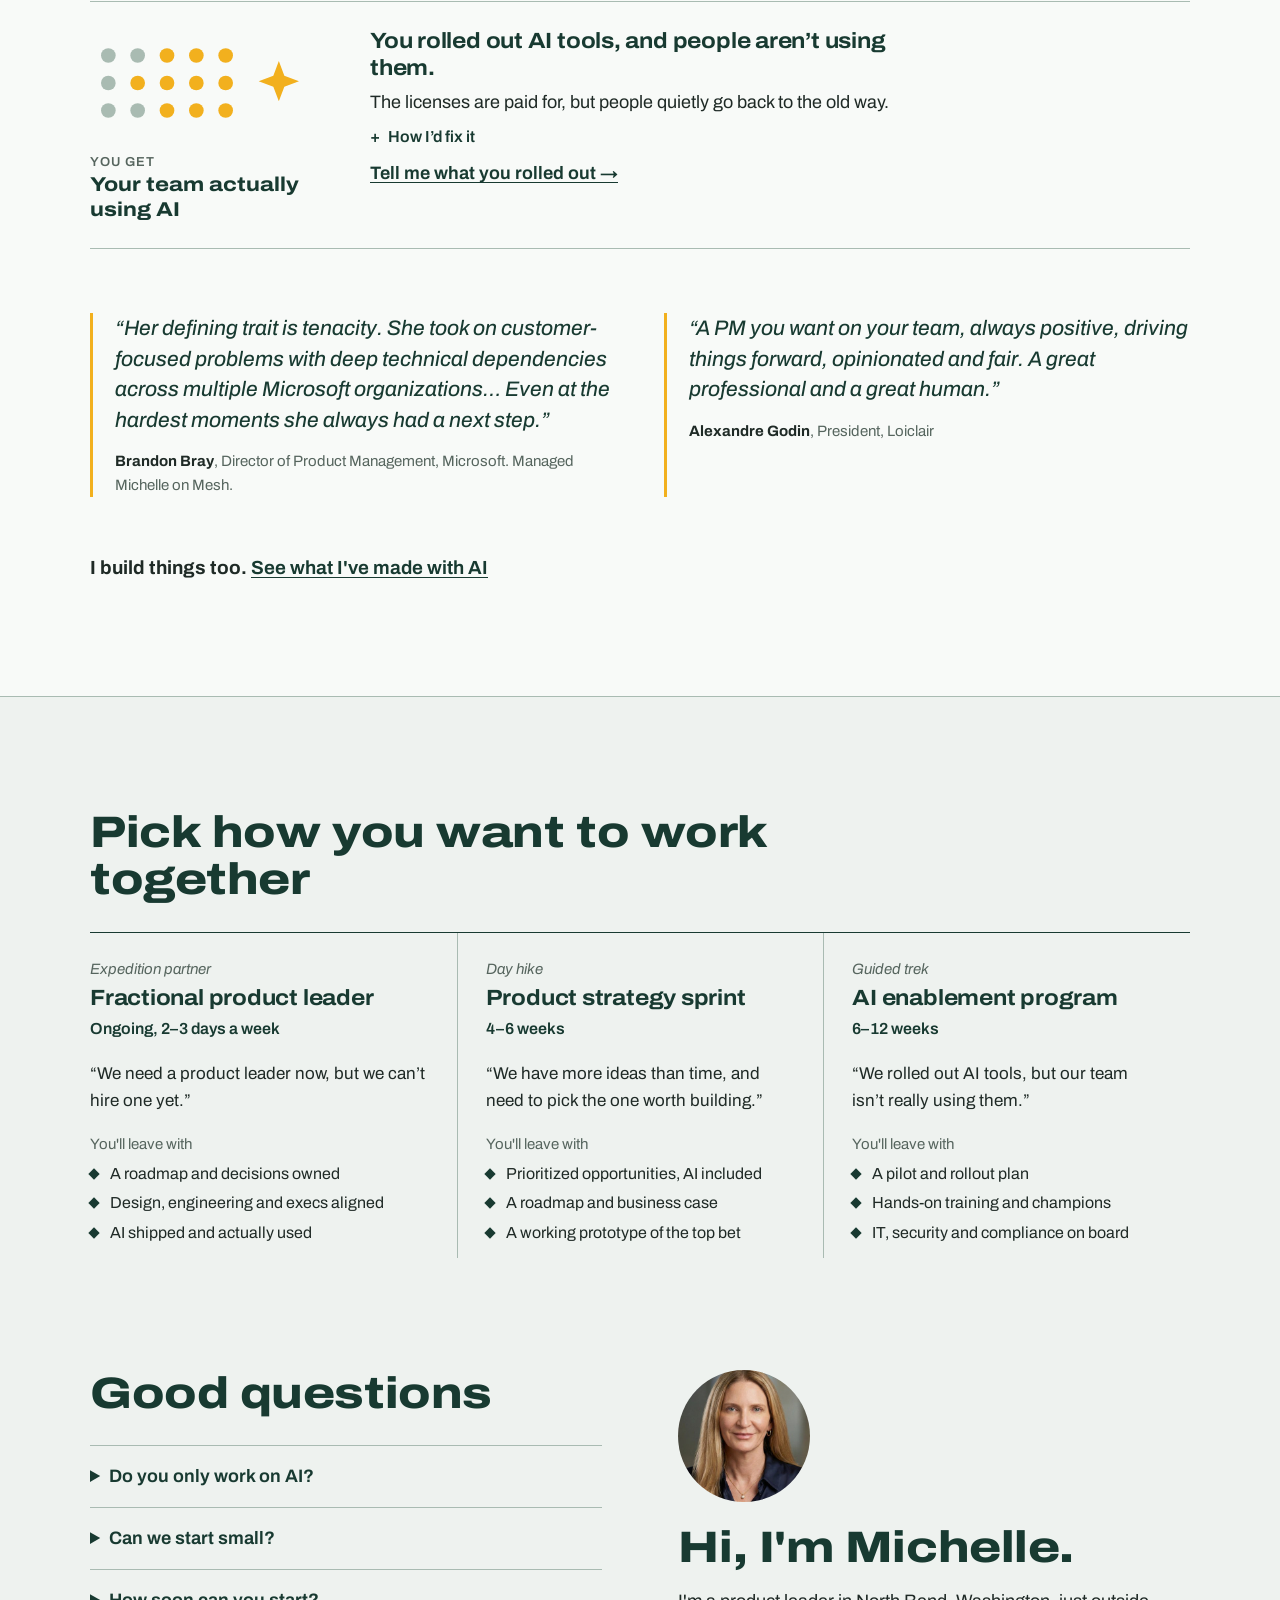
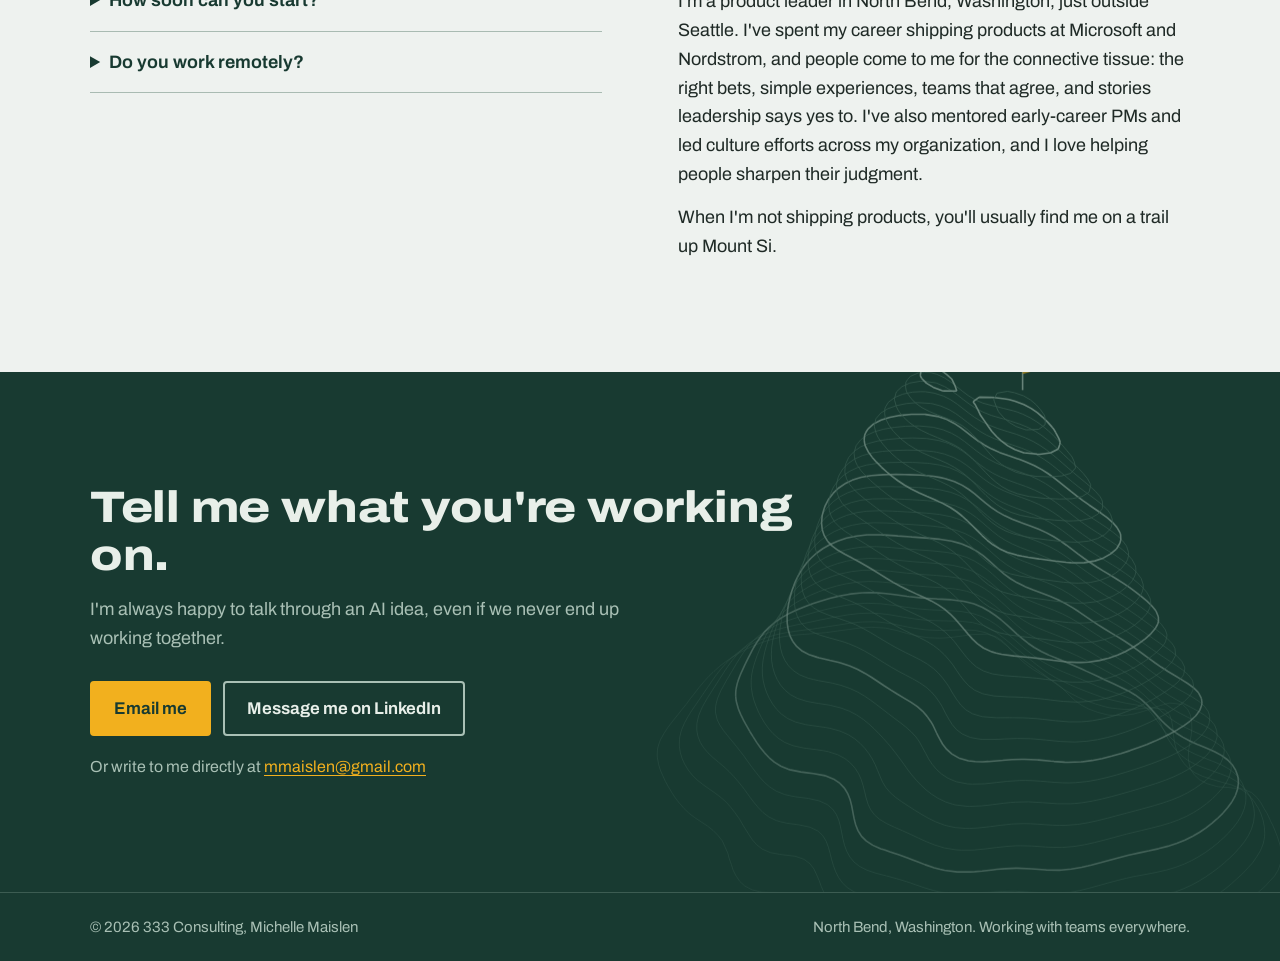
==== commit 622b0c1b: "Update Alexandre Godin's title to President, Loiclair Co-Authored-By: Claude Opus 5.5 <noreply@anthr" ====
--- a/index.html
+++ b/index.html
@@ -169,7 +169,7 @@
       </figure>
       <figure class="quote">
         <blockquote>&ldquo;A PM you want on your team, always positive, driving things forward, opinionated and fair. A great professional and a great human.&rdquo;</blockquote>
-        <figcaption><b>Alexandre Godin</b>, Principal PM, Microsoft Copilot and AI agents in Teams</figcaption>
+        <figcaption><b>Alexandre Godin</b>, President, Loiclair</figcaption>
       </figure>
     </div>
     <p class="built"><b>I build things too.</b> <a href="built-with-ai.html">See what I've made with AI</a></p>
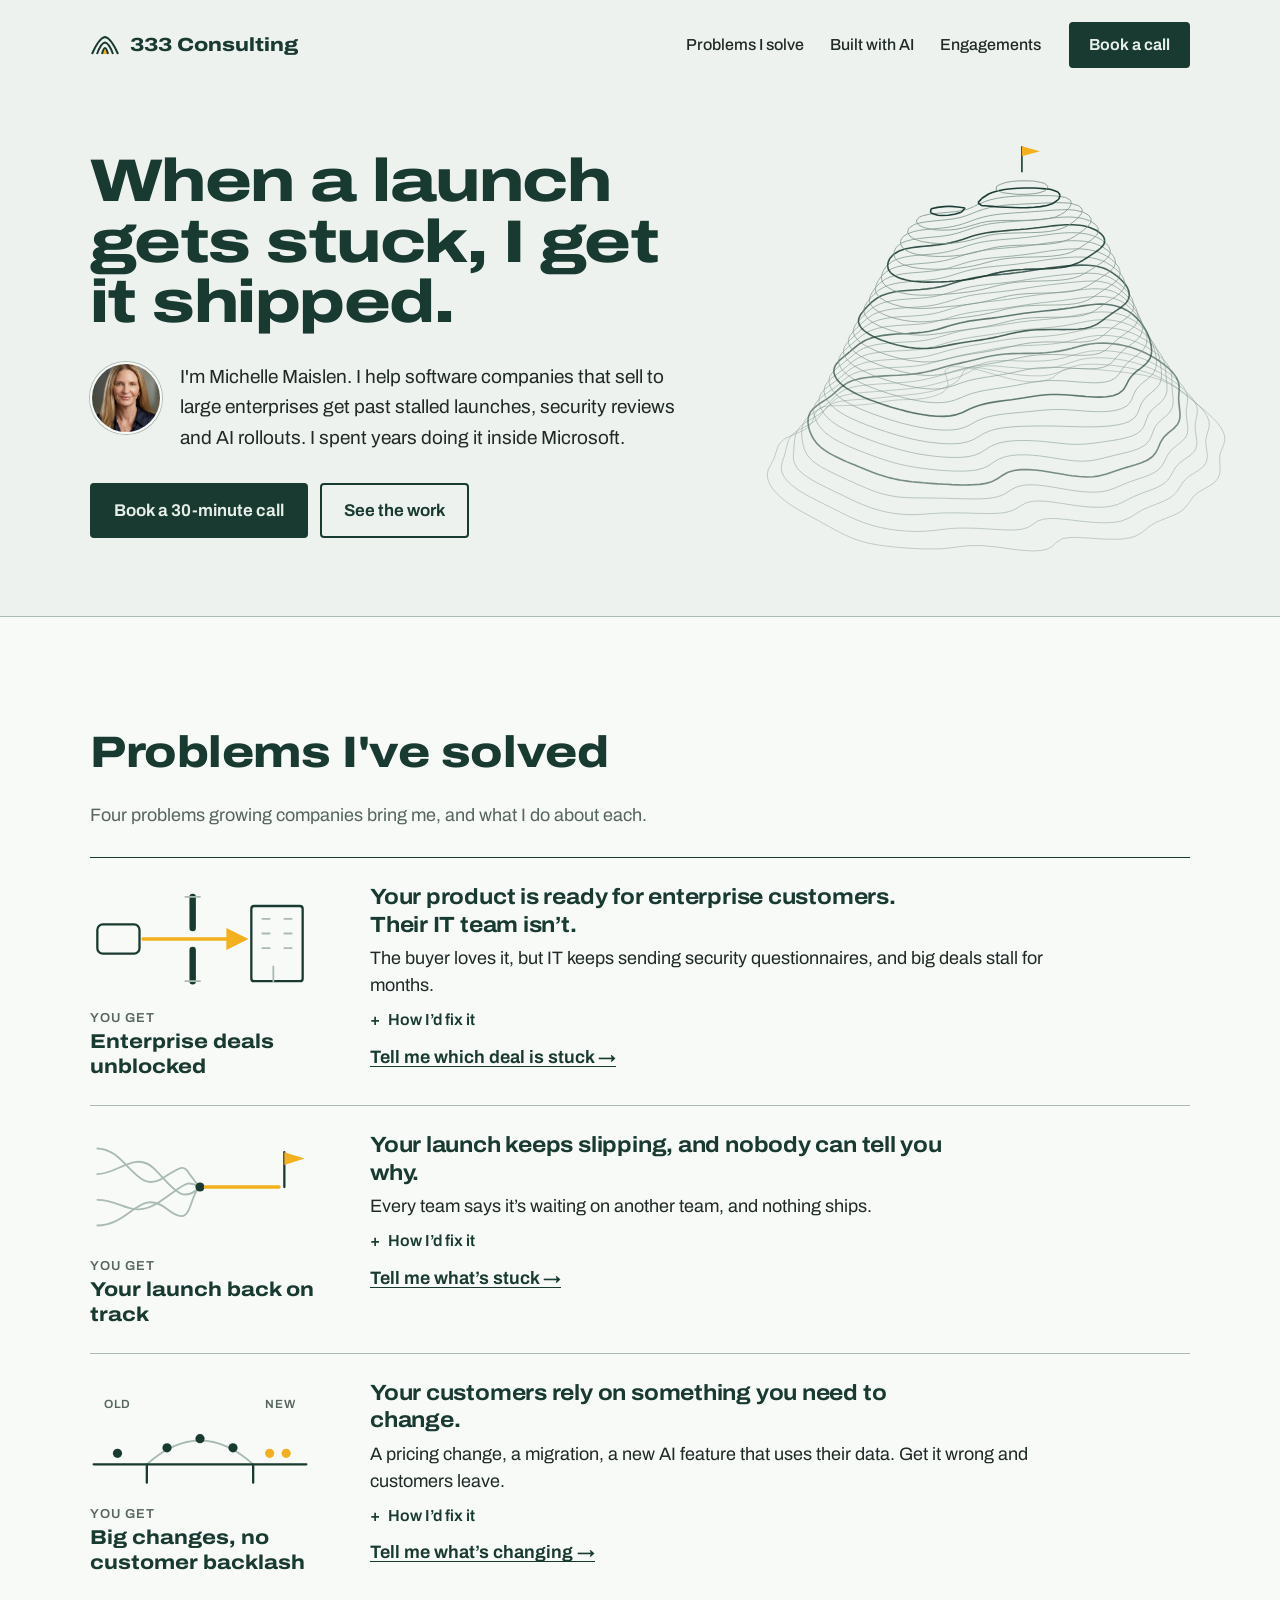
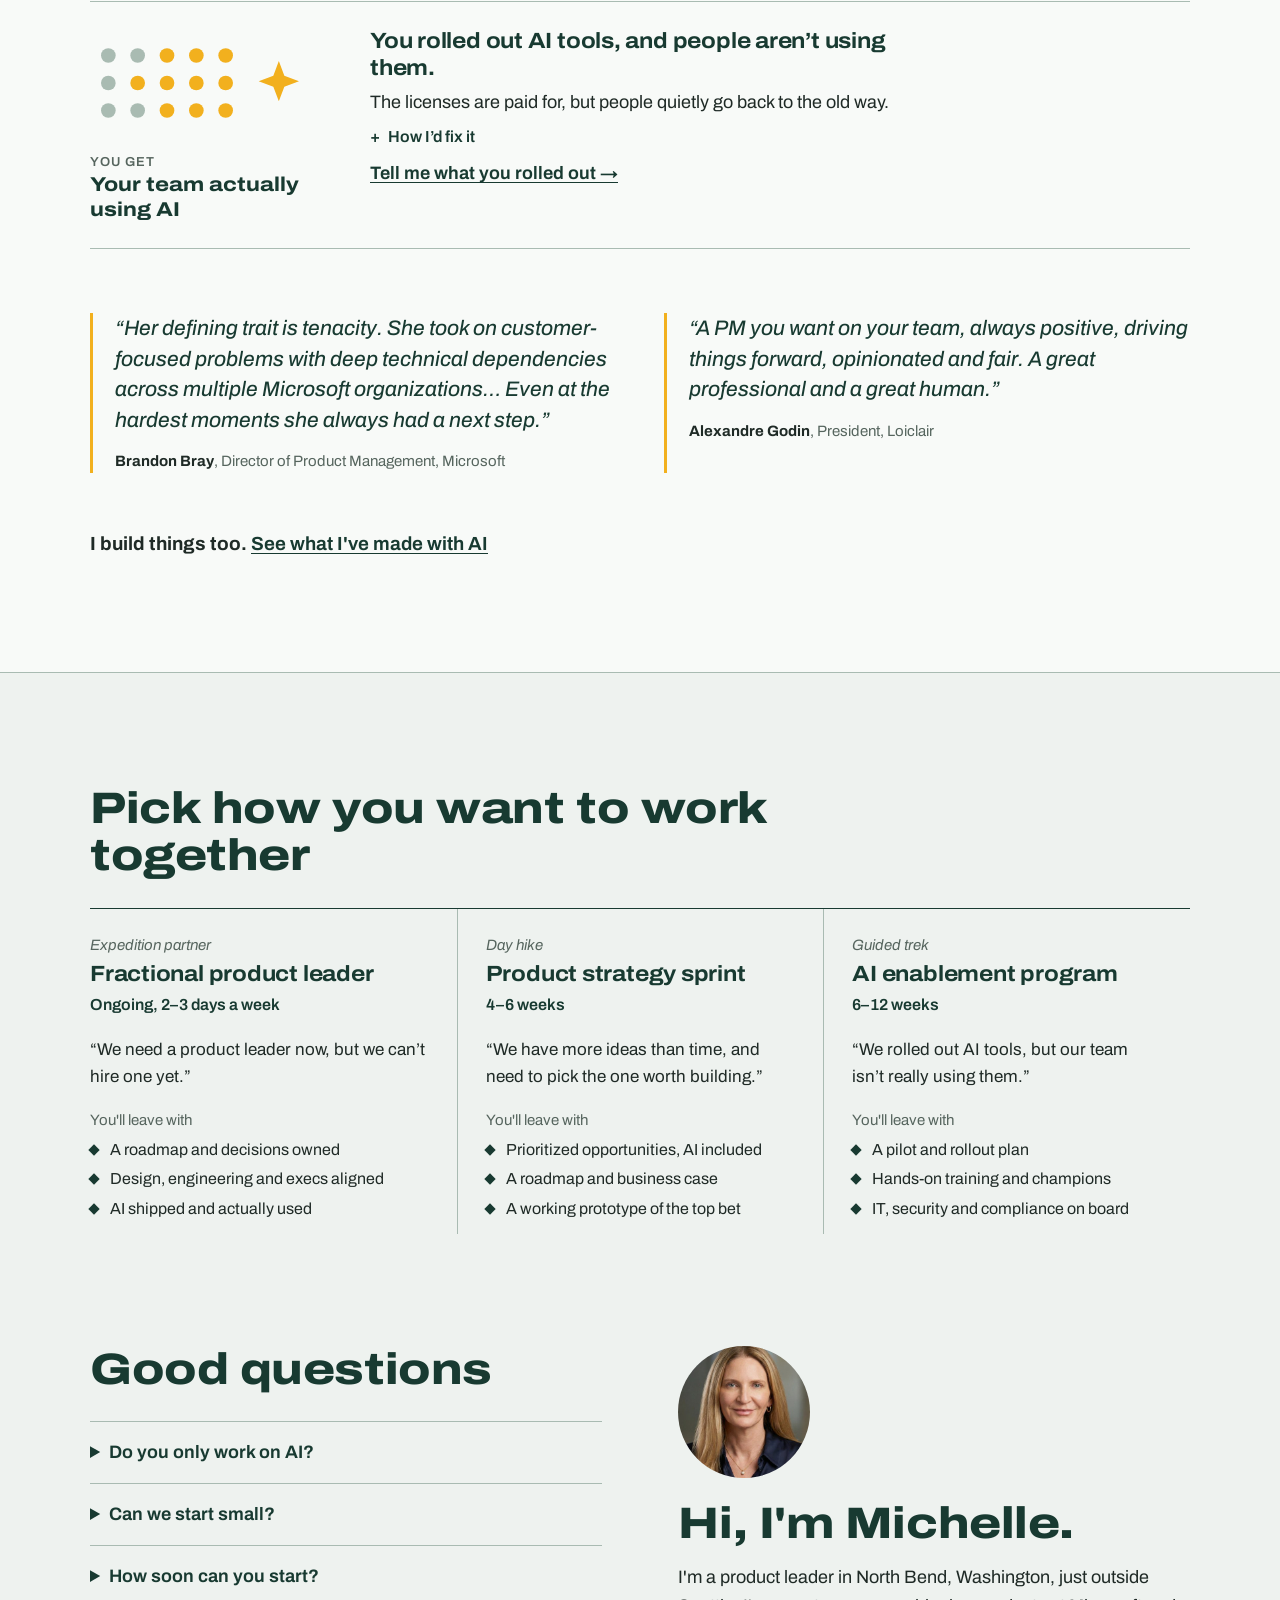
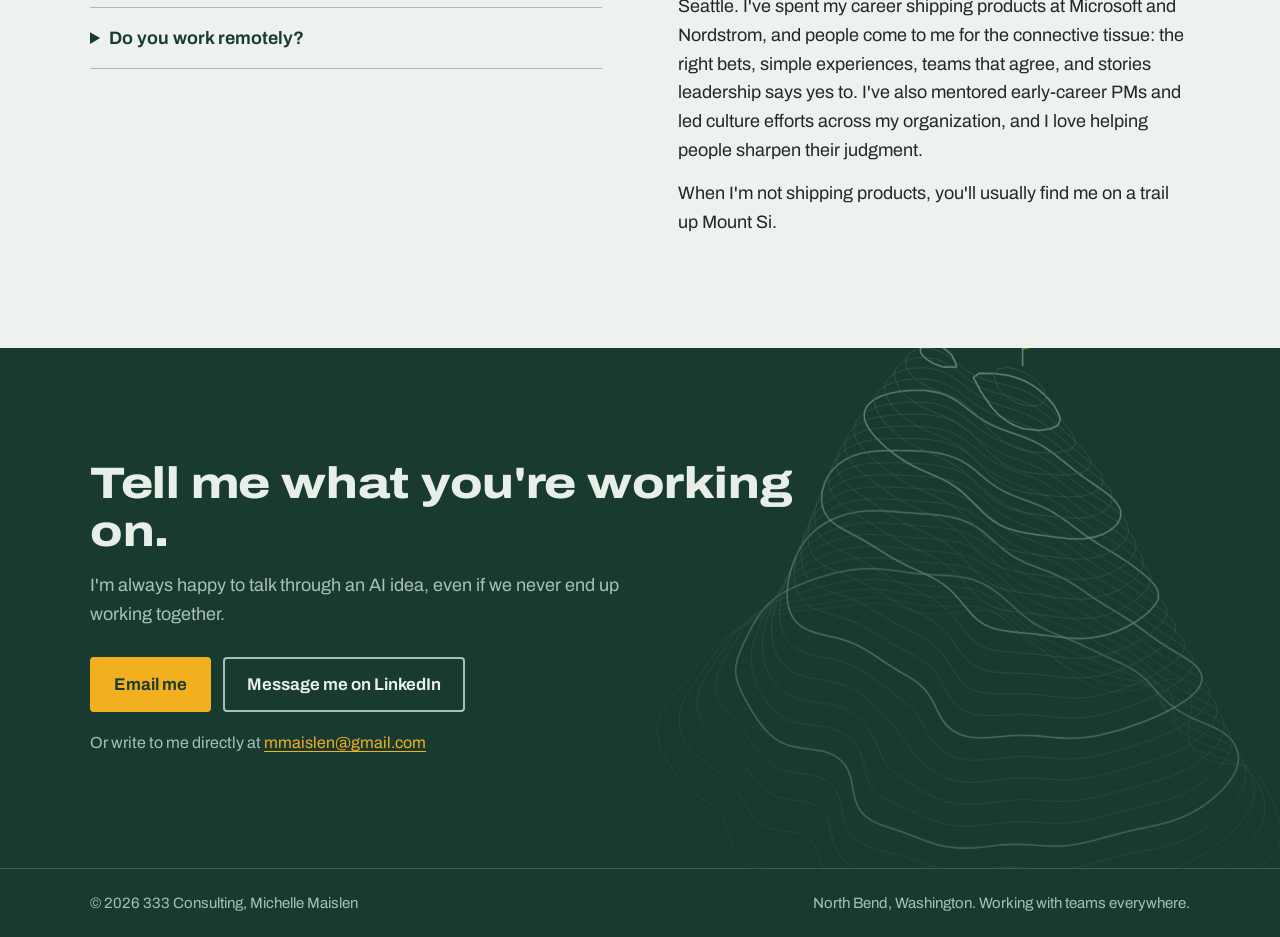
==== commit 1dfeef19: "Remove 'Managed Michelle on Mesh' from Brandon Bray's quote Co-Authored-By: Claude Opus 5.5 <noreply" ====
--- a/index.html
+++ b/index.html
@@ -165,7 +165,7 @@
     <div class="quotes">
       <figure class="quote">
         <blockquote>&ldquo;Her defining trait is tenacity. She took on customer-focused problems with deep technical dependencies across multiple Microsoft organizations&hellip; Even at the hardest moments she always had a next step.&rdquo;</blockquote>
-        <figcaption><b>Brandon Bray</b>, Director of Product Management, Microsoft. Managed Michelle on Mesh.</figcaption>
+        <figcaption><b>Brandon Bray</b>, Director of Product Management, Microsoft</figcaption>
       </figure>
       <figure class="quote">
         <blockquote>&ldquo;A PM you want on your team, always positive, driving things forward, opinionated and fair. A great professional and a great human.&rdquo;</blockquote>
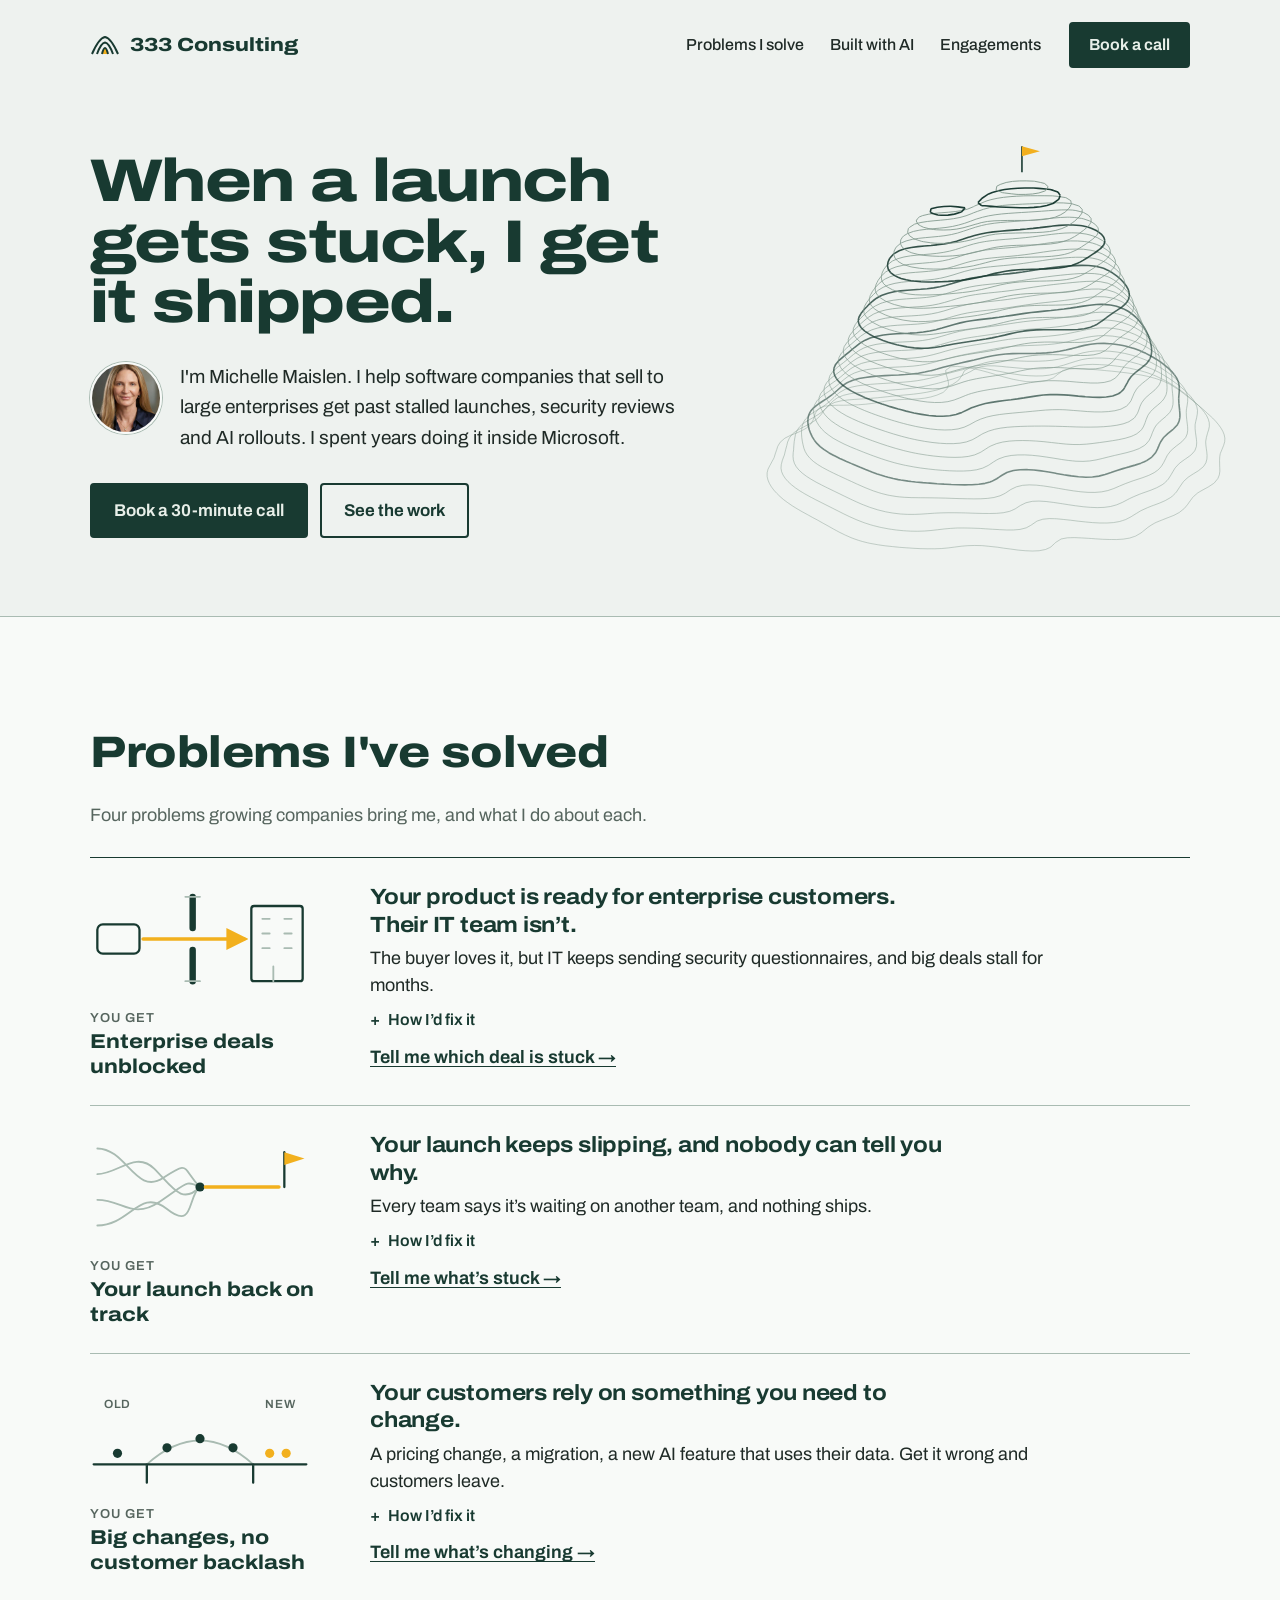
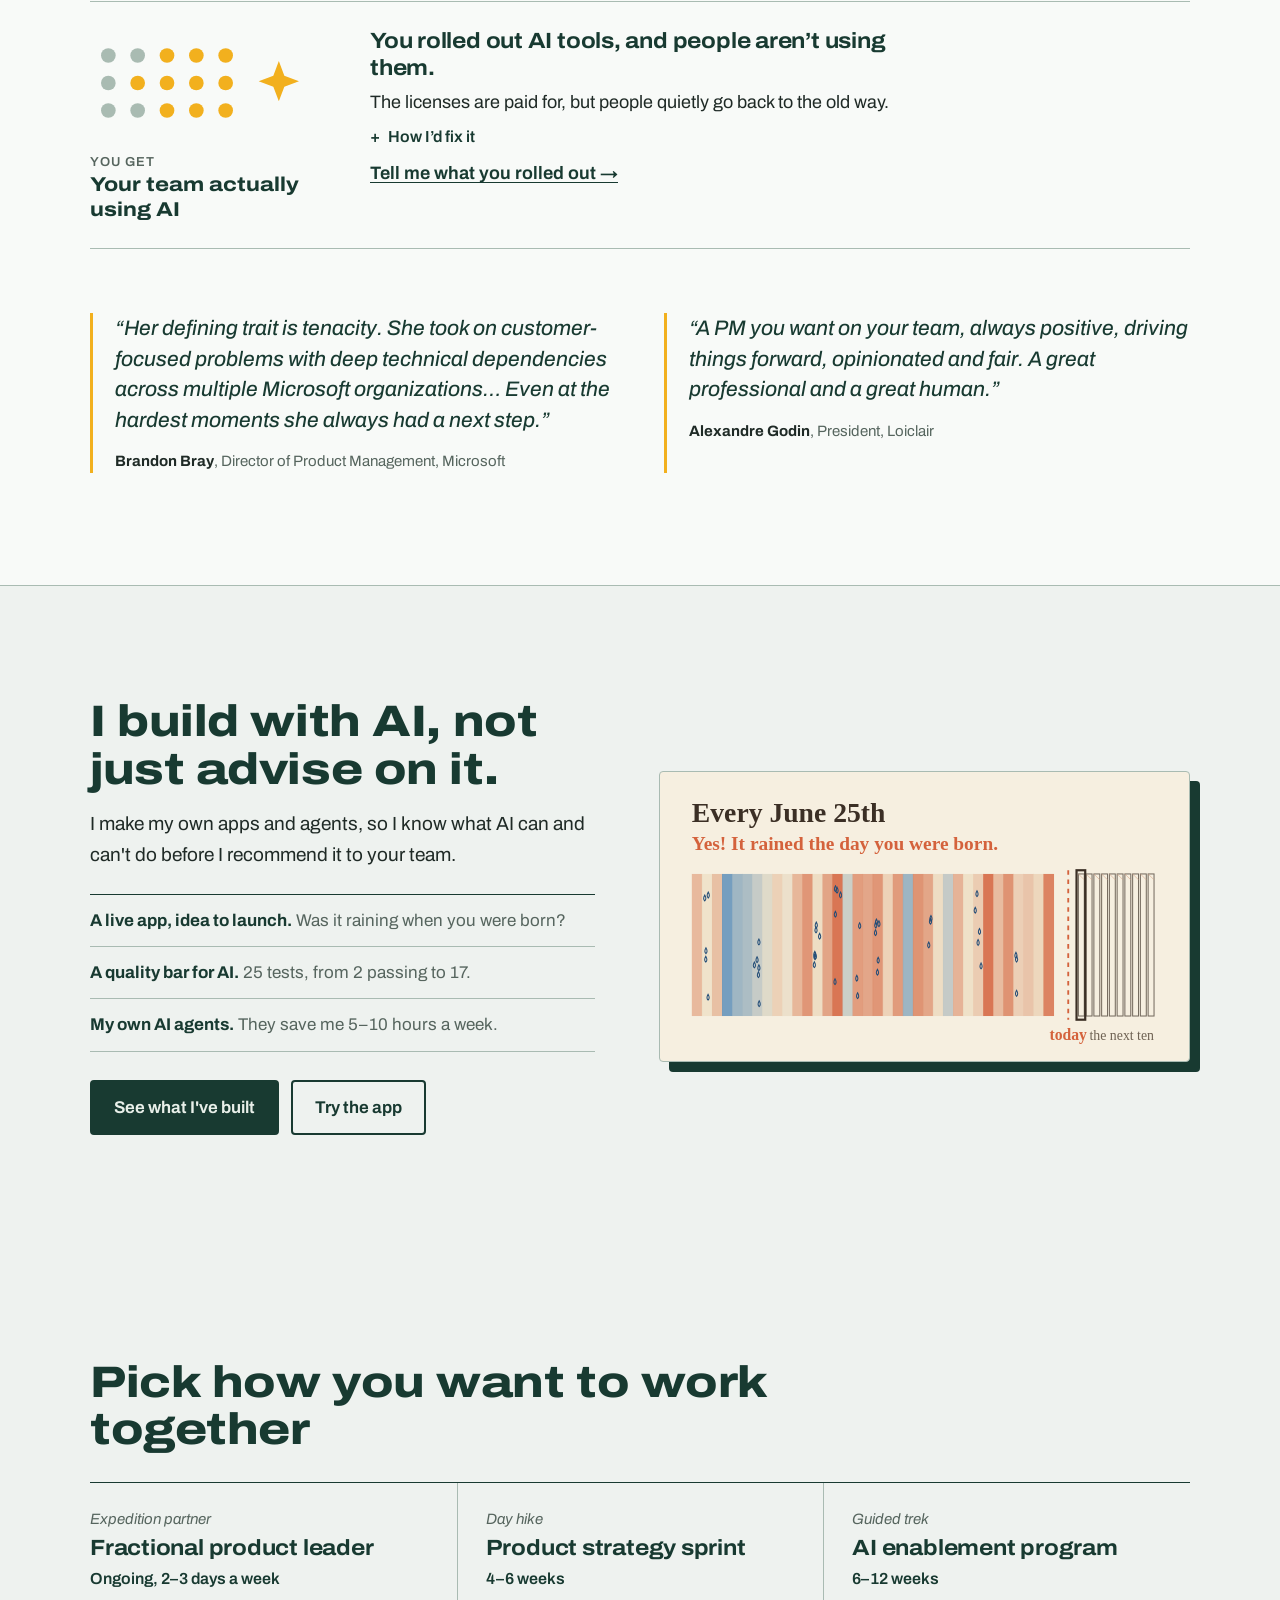
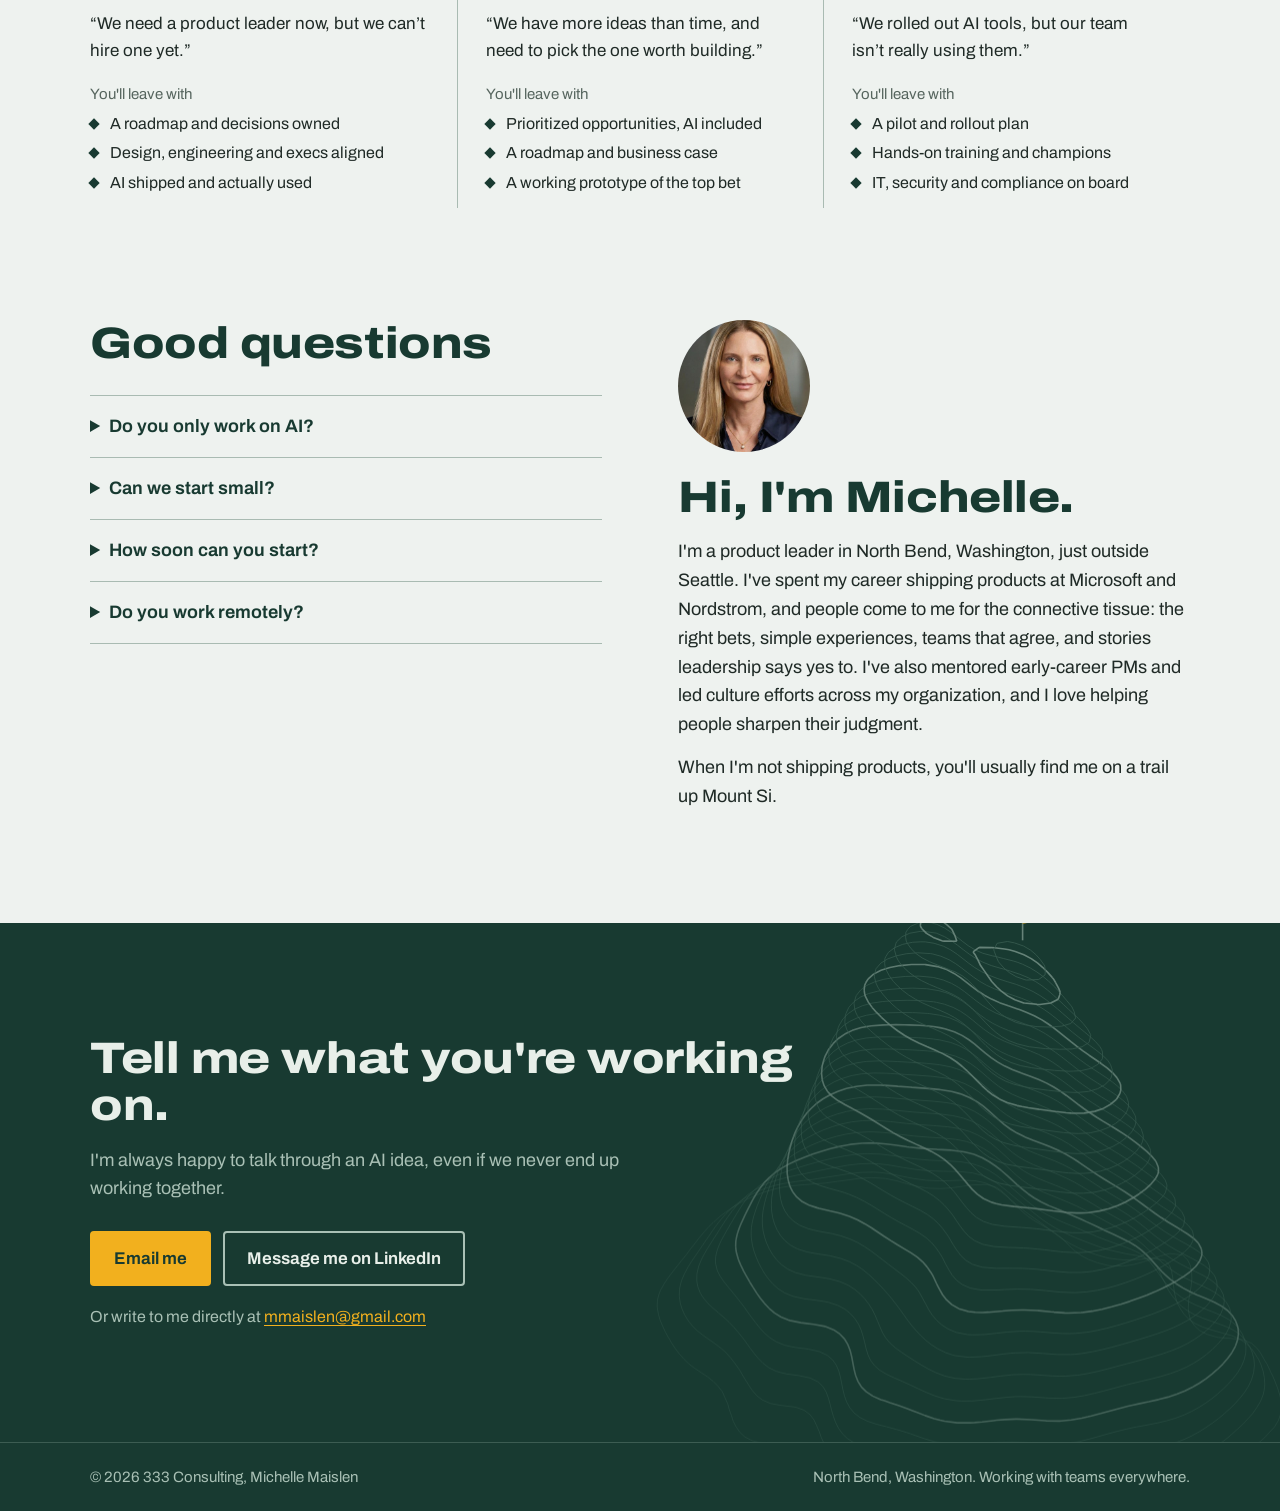
==== commit af90c3d0: "Give Built with AI its own homepage section Co-Authored-By: Claude Opus 5.5 <noreply@anthropic.com> " ====
--- a/index.html
+++ b/index.html
@@ -16,7 +16,7 @@
 <meta name="claude:viewport-fit-sides" content="cover">
 <link rel="preconnect" href="https://fonts.googleapis.com">
 <link rel="preconnect" href="https://fonts.gstatic.com" crossorigin>
-<link rel="stylesheet" href="https://fonts.googleapis.com/css2?family=Archivo:ital,wdth,wght@0,62..125,100..900;1,62..125,100..900&display=swap">
+<link rel="stylesheet" href="https://fonts.googleapis.com/css2?family=Archivo:ital,wdth,wght@0,62..125,100..900;1,62..125,100..900&family=Caveat:wght@700&display=swap">
 <link rel="stylesheet" href="site.css">
 </head>
 <body>
@@ -172,10 +172,37 @@
         <figcaption><b>Alexandre Godin</b>, President, Loiclair</figcaption>
       </figure>
     </div>
-    <p class="built"><b>I build things too.</b> <a href="built-with-ai.html">See what I've made with AI</a></p>
-  </div>
-</section>
-
+  </div>
+</section>
+
+
+<section id="built">
+  <div class="wrap built-grid">
+    <div>
+      <h2>I build with AI, not just advise on it.</h2>
+      <p class="built-lede">I make my own apps and agents, so I know what AI can and can't do before I recommend it to your team.</p>
+      <ul class="built-list">
+        <li><b>A live app, idea to launch.</b> Was it raining when you were born?</li>
+        <li><b>A quality bar for AI.</b> 25 tests, from 2 passing to 17.</li>
+        <li><b>My own AI agents.</b> They save me 5–10 hours a week.</li>
+      </ul>
+      <div class="actions">
+        <a class="btn btn-primary" href="built-with-ai.html">See what I've built</a>
+        <a class="btn btn-ghost" href="https://michellemaislen.com/Weather-location/" target="_blank" rel="noopener">Try the app</a>
+      </div>
+    </div>
+    <a class="built-shot" href="built-with-ai.html" aria-label="See the weather app and what else I've built with AI">
+      <svg viewBox="0 0 560 300" aria-hidden="true">
+              <text x="28" y="48" font-family="Caveat, 'Segoe Print', cursive" font-size="30" font-weight="700" fill="#3b2f25">Every June 25th</text>
+              <text x="28" y="78" font-family="Caveat, 'Segoe Print', cursive" font-size="21" font-weight="700" fill="#d4623c">Yes! It rained the day you were born.</text>
+              <g><rect x="28.0" y="104" width="11.5" height="154" fill="#e5b192" opacity=".85"/><rect x="38.9" y="104" width="11.5" height="154" fill="#efe2c8" opacity=".85"/><path d="M43.1 193.2q2.4 4.2 0 6.4q-2.4-2.2 0-6.4z" fill="none" stroke="#244e78" stroke-width="1.1"/><path d="M45.8 123.7q2.4 4.2 0 6.4q-2.4-2.2 0-6.4z" fill="none" stroke="#244e78" stroke-width="1.1"/><path d="M42.0 126.9q2.4 4.2 0 6.4q-2.4-2.2 0-6.4z" fill="none" stroke="#244e78" stroke-width="1.1"/><path d="M43.3 184.1q2.4 4.2 0 6.4q-2.4-2.2 0-6.4z" fill="none" stroke="#244e78" stroke-width="1.1"/><path d="M45.6 234.4q2.4 4.2 0 6.4q-2.4-2.2 0-6.4z" fill="none" stroke="#244e78" stroke-width="1.1"/><rect x="49.8" y="104" width="11.5" height="154" fill="#e6b99b" opacity=".85"/><rect x="60.7" y="104" width="11.5" height="154" fill="#5e91ba" opacity=".85"/><rect x="71.6" y="104" width="11.5" height="154" fill="#90adbf" opacity=".85"/><rect x="82.4" y="104" width="11.5" height="154" fill="#9fb5c0" opacity=".85"/><rect x="93.3" y="104" width="11.5" height="154" fill="#bec6c3" opacity=".85"/><path d="M95.8 199.4q2.4 4.2 0 6.4q-2.4-2.2 0-6.4z" fill="none" stroke="#244e78" stroke-width="1.1"/><path d="M98.7 193.7q2.4 4.2 0 6.4q-2.4-2.2 0-6.4z" fill="none" stroke="#244e78" stroke-width="1.1"/><path d="M100.7 202.5q2.4 4.2 0 6.4q-2.4-2.2 0-6.4z" fill="none" stroke="#244e78" stroke-width="1.1"/><path d="M100.2 210.0q2.4 4.2 0 6.4q-2.4-2.2 0-6.4z" fill="none" stroke="#244e78" stroke-width="1.1"/><path d="M101.0 241.4q2.4 4.2 0 6.4q-2.4-2.2 0-6.4z" fill="none" stroke="#244e78" stroke-width="1.1"/><path d="M100.7 174.5q2.4 4.2 0 6.4q-2.4-2.2 0-6.4z" fill="none" stroke="#244e78" stroke-width="1.1"/><rect x="104.2" y="104" width="11.5" height="154" fill="#dbd7c6" opacity=".85"/><rect x="115.1" y="104" width="11.5" height="154" fill="#eacdb1" opacity=".85"/><rect x="126.0" y="104" width="11.5" height="154" fill="#eadfc8" opacity=".85"/><rect x="136.9" y="104" width="11.5" height="154" fill="#e4ae8f" opacity=".85"/><rect x="147.8" y="104" width="11.5" height="154" fill="#dc8866" opacity=".85"/><rect x="158.7" y="104" width="11.5" height="154" fill="#eddbc0" opacity=".85"/><path d="M162.9 156.2q2.4 4.2 0 6.4q-2.4-2.2 0-6.4z" fill="none" stroke="#244e78" stroke-width="1.1"/><path d="M160.8 199.2q2.4 4.2 0 6.4q-2.4-2.2 0-6.4z" fill="none" stroke="#244e78" stroke-width="1.1"/><path d="M161.5 190.6q2.4 4.2 0 6.4q-2.4-2.2 0-6.4z" fill="none" stroke="#244e78" stroke-width="1.1"/><path d="M162.6 161.5q2.4 4.2 0 6.4q-2.4-2.2 0-6.4z" fill="none" stroke="#244e78" stroke-width="1.1"/><path d="M161.3 187.9q2.4 4.2 0 6.4q-2.4-2.2 0-6.4z" fill="none" stroke="#244e78" stroke-width="1.1"/><path d="M161.8 189.9q2.4 4.2 0 6.4q-2.4-2.2 0-6.4z" fill="none" stroke="#244e78" stroke-width="1.1"/><path d="M166.5 168.3q2.4 4.2 0 6.4q-2.4-2.2 0-6.4z" fill="none" stroke="#244e78" stroke-width="1.1"/><rect x="169.6" y="104" width="11.5" height="154" fill="#df9877" opacity=".85"/><rect x="180.4" y="104" width="11.5" height="154" fill="#d4623c" opacity=".85"/><path d="M183.2 217.5q2.4 4.2 0 6.4q-2.4-2.2 0-6.4z" fill="none" stroke="#244e78" stroke-width="1.1"/><path d="M185.4 118.3q2.4 4.2 0 6.4q-2.4-2.2 0-6.4z" fill="none" stroke="#244e78" stroke-width="1.1"/><path d="M183.6 144.4q2.4 4.2 0 6.4q-2.4-2.2 0-6.4z" fill="none" stroke="#244e78" stroke-width="1.1"/><path d="M183.7 116.8q2.4 4.2 0 6.4q-2.4-2.2 0-6.4z" fill="none" stroke="#244e78" stroke-width="1.1"/><path d="M189.2 123.5q2.4 4.2 0 6.4q-2.4-2.2 0-6.4z" fill="none" stroke="#244e78" stroke-width="1.1"/><rect x="191.3" y="104" width="11.5" height="154" fill="#c4cac4" opacity=".85"/><rect x="202.2" y="104" width="11.5" height="154" fill="#de906e" opacity=".85"/><path d="M206.8 213.9q2.4 4.2 0 6.4q-2.4-2.2 0-6.4z" fill="none" stroke="#244e78" stroke-width="1.1"/><path d="M209.9 156.9q2.4 4.2 0 6.4q-2.4-2.2 0-6.4z" fill="none" stroke="#244e78" stroke-width="1.1"/><path d="M207.7 232.8q2.4 4.2 0 6.4q-2.4-2.2 0-6.4z" fill="none" stroke="#244e78" stroke-width="1.1"/><rect x="213.1" y="104" width="11.5" height="154" fill="#e09b7b" opacity=".85"/><rect x="224.0" y="104" width="11.5" height="154" fill="#dc8866" opacity=".85"/><path d="M227.1 164.4q2.4 4.2 0 6.4q-2.4-2.2 0-6.4z" fill="none" stroke="#244e78" stroke-width="1.1"/><path d="M229.2 207.4q2.4 4.2 0 6.4q-2.4-2.2 0-6.4z" fill="none" stroke="#244e78" stroke-width="1.1"/><path d="M227.4 156.2q2.4 4.2 0 6.4q-2.4-2.2 0-6.4z" fill="none" stroke="#244e78" stroke-width="1.1"/><path d="M228.1 152.9q2.4 4.2 0 6.4q-2.4-2.2 0-6.4z" fill="none" stroke="#244e78" stroke-width="1.1"/><path d="M230.0 194.2q2.4 4.2 0 6.4q-2.4-2.2 0-6.4z" fill="none" stroke="#244e78" stroke-width="1.1"/><path d="M230.8 154.7q2.4 4.2 0 6.4q-2.4-2.2 0-6.4z" fill="none" stroke="#244e78" stroke-width="1.1"/><rect x="234.9" y="104" width="11.5" height="154" fill="#ebceb2" opacity=".85"/><rect x="245.8" y="104" width="11.5" height="154" fill="#dd8e6c" opacity=".85"/><rect x="256.7" y="104" width="11.5" height="154" fill="#8eacbf" opacity=".85"/><rect x="267.6" y="104" width="11.5" height="154" fill="#db8562" opacity=".85"/><rect x="278.4" y="104" width="11.5" height="154" fill="#e09b7a" opacity=".85"/><path d="M286.7 152.1q2.4 4.2 0 6.4q-2.4-2.2 0-6.4z" fill="none" stroke="#244e78" stroke-width="1.1"/><path d="M287.2 149.0q2.4 4.2 0 6.4q-2.4-2.2 0-6.4z" fill="none" stroke="#244e78" stroke-width="1.1"/><path d="M284.8 177.8q2.4 4.2 0 6.4q-2.4-2.2 0-6.4z" fill="none" stroke="#244e78" stroke-width="1.1"/><rect x="289.3" y="104" width="11.5" height="154" fill="#eddbc0" opacity=".85"/><rect x="300.2" y="104" width="11.5" height="154" fill="#bcc5c3" opacity=".85"/><rect x="311.1" y="104" width="11.5" height="154" fill="#e3aa8b" opacity=".85"/><rect x="322.0" y="104" width="11.5" height="154" fill="#eee0c5" opacity=".85"/><rect x="332.9" y="104" width="11.5" height="154" fill="#e9c7ab" opacity=".85"/><path d="M335.2 140.2q2.4 4.2 0 6.4q-2.4-2.2 0-6.4z" fill="none" stroke="#244e78" stroke-width="1.1"/><path d="M338.3 175.1q2.4 4.2 0 6.4q-2.4-2.2 0-6.4z" fill="none" stroke="#244e78" stroke-width="1.1"/><path d="M339.8 163.1q2.4 4.2 0 6.4q-2.4-2.2 0-6.4z" fill="none" stroke="#244e78" stroke-width="1.1"/><path d="M341.5 200.4q2.4 4.2 0 6.4q-2.4-2.2 0-6.4z" fill="none" stroke="#244e78" stroke-width="1.1"/><path d="M337.1 122.2q2.4 4.2 0 6.4q-2.4-2.2 0-6.4z" fill="none" stroke="#244e78" stroke-width="1.1"/><rect x="343.8" y="104" width="11.5" height="154" fill="#d4623c" opacity=".85"/><rect x="354.7" y="104" width="11.5" height="154" fill="#e5b496" opacity=".85"/><rect x="365.6" y="104" width="11.5" height="154" fill="#db8461" opacity=".85"/><rect x="376.4" y="104" width="11.5" height="154" fill="#eacbaf" opacity=".85"/><path d="M379.3 188.9q2.4 4.2 0 6.4q-2.4-2.2 0-6.4z" fill="none" stroke="#244e78" stroke-width="1.1"/><path d="M380.0 193.1q2.4 4.2 0 6.4q-2.4-2.2 0-6.4z" fill="none" stroke="#244e78" stroke-width="1.1"/><path d="M380.0 230.2q2.4 4.2 0 6.4q-2.4-2.2 0-6.4z" fill="none" stroke="#244e78" stroke-width="1.1"/><rect x="387.3" y="104" width="11.5" height="154" fill="#e7bea1" opacity=".85"/><rect x="398.2" y="104" width="11.5" height="154" fill="#ecd4b8" opacity=".85"/><rect x="409.1" y="104" width="11.5" height="154" fill="#d7714d" opacity=".85"/><rect x="447.0" y="104" width="6.4" height="154" fill="none" stroke="#3b2f25" stroke-opacity=".7" stroke-width="1.1"/><path d="M447.0 104 l6.4 6.4" stroke="#d4a080" stroke-opacity=".6"/><rect x="455.4" y="104" width="6.4" height="154" fill="none" stroke="#3b2f25" stroke-opacity=".7" stroke-width="1.1"/><path d="M455.4 104 l6.4 6.4" stroke="#d4a080" stroke-opacity=".6"/><rect x="463.8" y="104" width="6.4" height="154" fill="none" stroke="#3b2f25" stroke-opacity=".7" stroke-width="1.1"/><path d="M463.8 104 l6.4 6.4" stroke="#d4a080" stroke-opacity=".6"/><rect x="472.2" y="104" width="6.4" height="154" fill="none" stroke="#3b2f25" stroke-opacity=".7" stroke-width="1.1"/><path d="M472.2 104 l6.4 6.4" stroke="#d4a080" stroke-opacity=".6"/><rect x="480.6" y="104" width="6.4" height="154" fill="none" stroke="#3b2f25" stroke-opacity=".7" stroke-width="1.1"/><path d="M480.6 104 l6.4 6.4" stroke="#d4a080" stroke-opacity=".6"/><rect x="489.0" y="104" width="6.4" height="154" fill="none" stroke="#3b2f25" stroke-opacity=".7" stroke-width="1.1"/><path d="M489.0 104 l6.4 6.4" stroke="#d4a080" stroke-opacity=".6"/><rect x="497.4" y="104" width="6.4" height="154" fill="none" stroke="#3b2f25" stroke-opacity=".7" stroke-width="1.1"/><path d="M497.4 104 l6.4 6.4" stroke="#d4a080" stroke-opacity=".6"/><rect x="505.8" y="104" width="6.4" height="154" fill="none" stroke="#3b2f25" stroke-opacity=".7" stroke-width="1.1"/><path d="M505.8 104 l6.4 6.4" stroke="#d4a080" stroke-opacity=".6"/><rect x="514.2" y="104" width="6.4" height="154" fill="none" stroke="#3b2f25" stroke-opacity=".7" stroke-width="1.1"/><path d="M514.2 104 l6.4 6.4" stroke="#d4a080" stroke-opacity=".6"/><rect x="522.6" y="104" width="6.4" height="154" fill="none" stroke="#3b2f25" stroke-opacity=".7" stroke-width="1.1"/><path d="M522.6 104 l6.4 6.4" stroke="#d4a080" stroke-opacity=".6"/><rect x="445" y="100" width="9.4" height="162" fill="none" stroke="#3b2f25" stroke-width="2.4"/></g>
+              <line x1="436" y1="100" x2="436" y2="262" stroke="#d4623c" stroke-width="2" stroke-dasharray="5 5"/>
+              <text x="436" y="284" text-anchor="middle" font-family="Caveat, 'Segoe Print', cursive" font-size="17" font-weight="700" fill="#d4623c">today</text>
+              <text x="494" y="284" text-anchor="middle" font-family="Caveat, 'Segoe Print', cursive" font-size="15" fill="#6e6253">the next ten</text>
+            </svg>
+    </a>
+  </div>
+</section>
 
 <section id="engagements">
   <div class="wrap">
--- a/site.css
+++ b/site.css
@@ -142,8 +142,18 @@
   .quote blockquote { margin: 0 0 14px; font-size: 21px; line-height: 1.45; color: var(--fir); font-style: italic; font-weight: 450; }
   .quote figcaption { font-size: 15px; color: var(--moss); }
   .quote figcaption b { color: var(--ink); }
-  .built { margin-top: 56px; font-size: 19px; }
-  .built a { font-weight: 650; }
+  /* Built with AI */
+  .built-grid { display: grid; grid-template-columns: 1fr 1.05fr; gap: clamp(32px, 5vw, 72px); align-items: center; }
+  #built h2 { margin-bottom: 16px; }
+  .built-lede { font-size: 19px; max-width: 30em; }
+  .built-list { list-style: none; margin: 24px 0 0; padding: 0; border-top: 1.5px solid var(--fir); }
+  .built-list li { padding: 12px 0; border-bottom: 1px solid var(--contour); font-size: 17px; color: var(--moss); }
+  .built-list b { color: var(--fir); font-weight: 700; }
+  #built .actions { margin-top: 28px; }
+  .built-shot { display: block; background: #f6efe0; border: 1px solid var(--contour); border-radius: 4px; padding: 6px; box-shadow: 10px 10px 0 var(--fir); transition: transform .15s ease; }
+  .built-shot:hover { transform: translate(-2px, -2px); }
+  .built-shot svg { width: 100%; height: auto; }
+  @media (max-width: 900px) { .built-grid { grid-template-columns: 1fr; } .built-shot { order: -1; margin-right: 10px; } }
 
   /* Engagements */
   .paths { display: grid; grid-template-columns: repeat(3, 1fr); border-top: 1.5px solid var(--fir); }
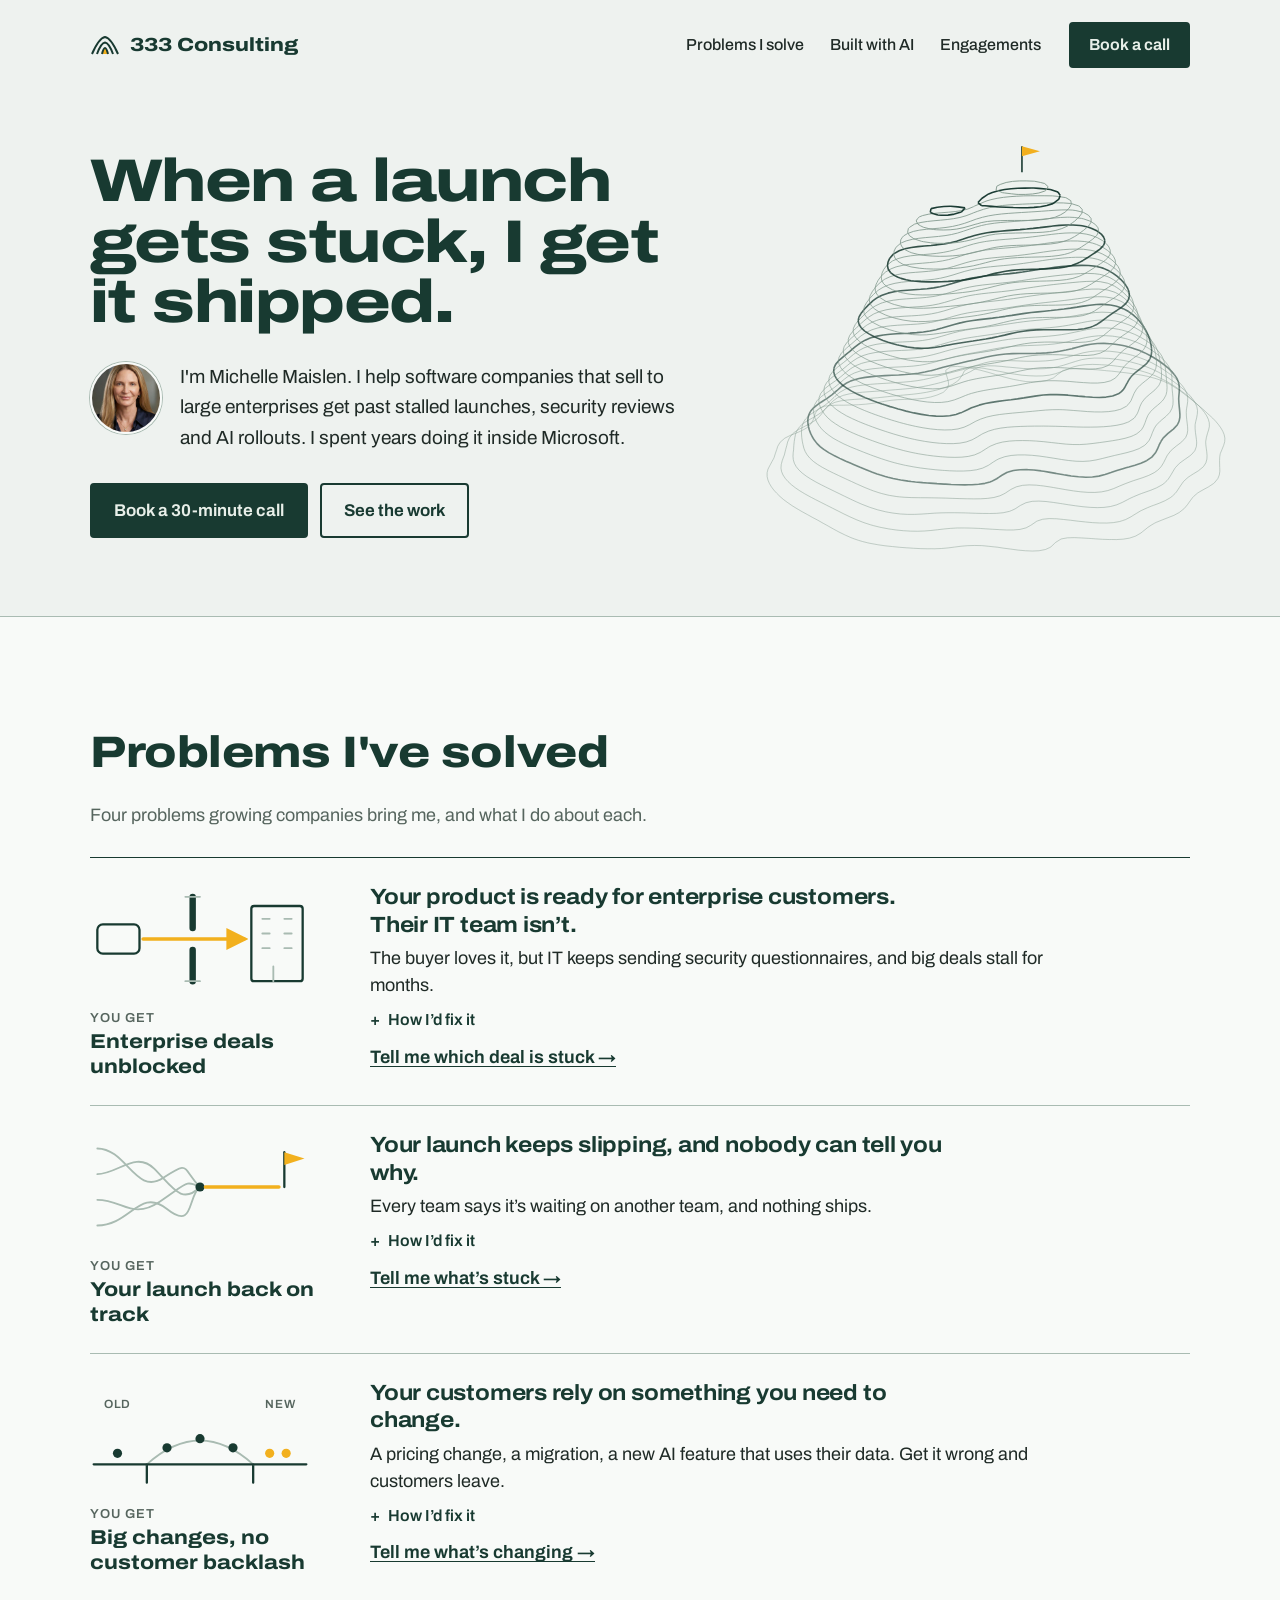
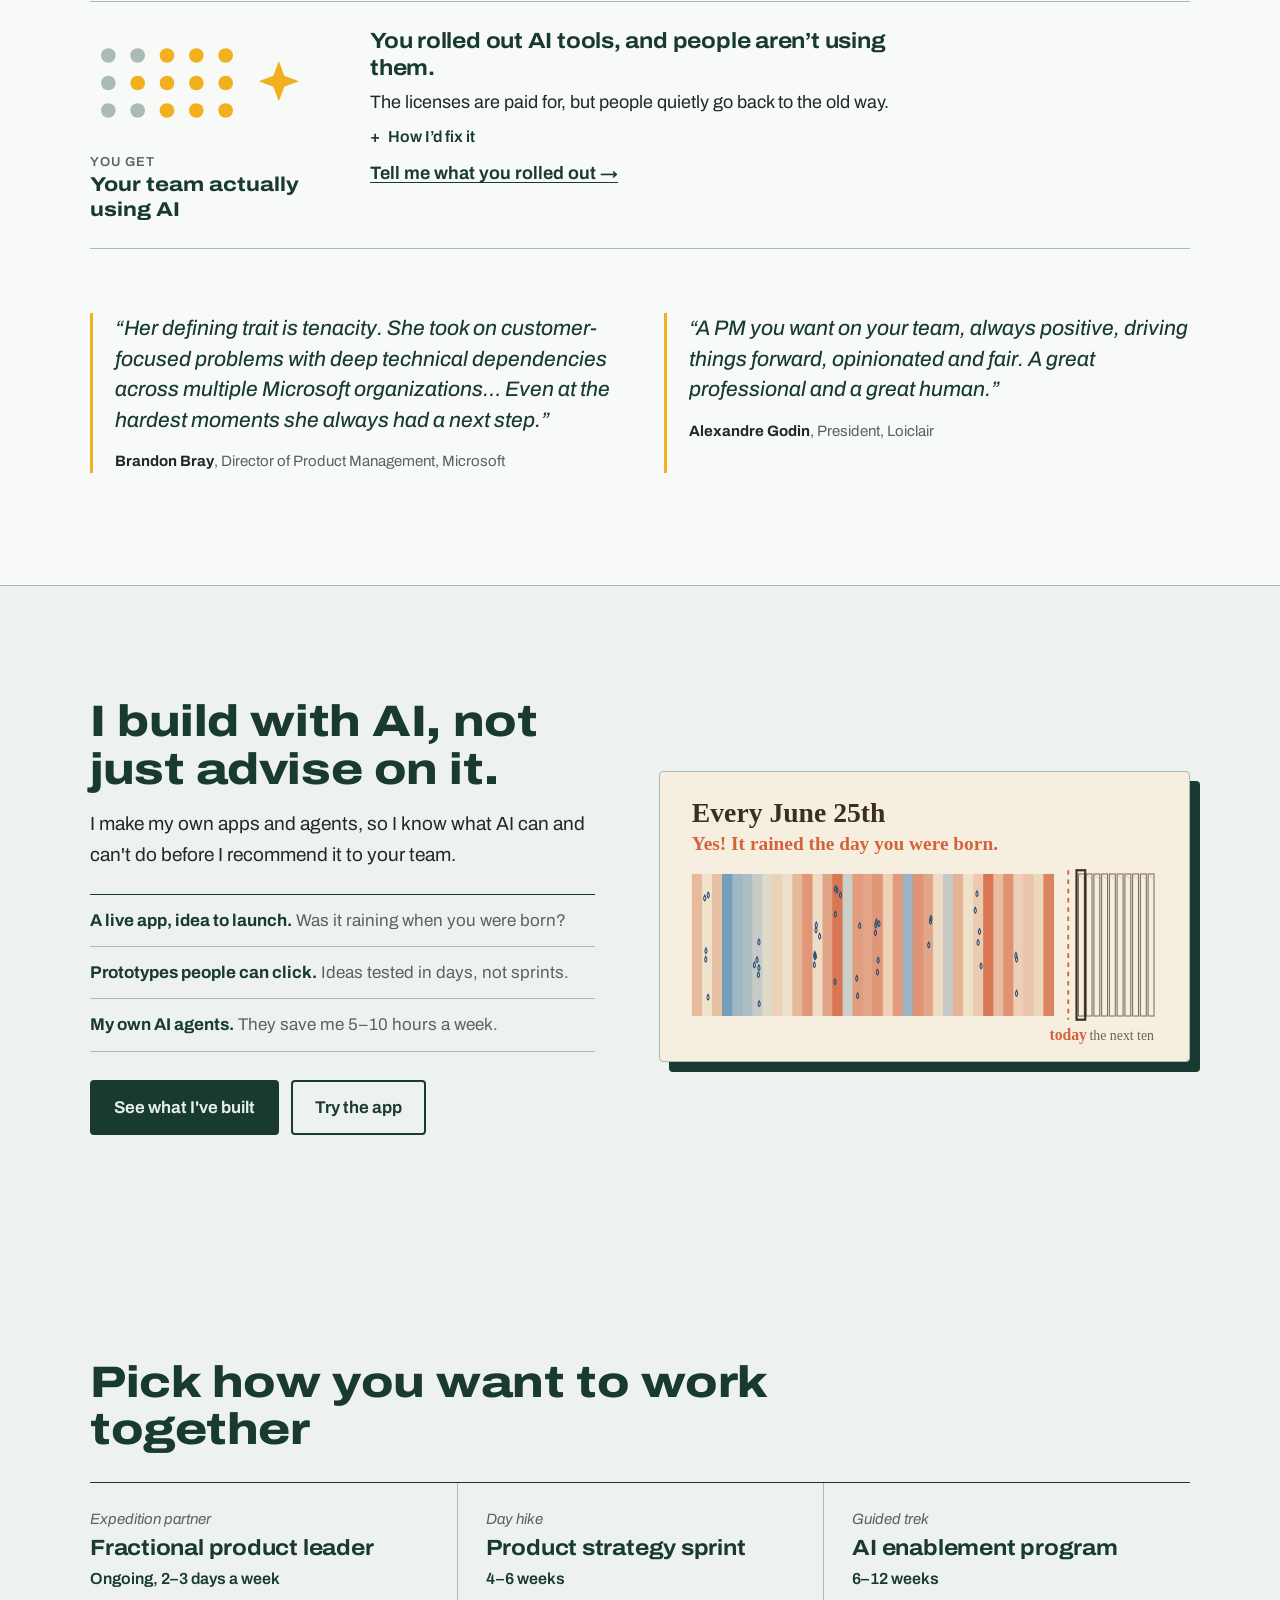
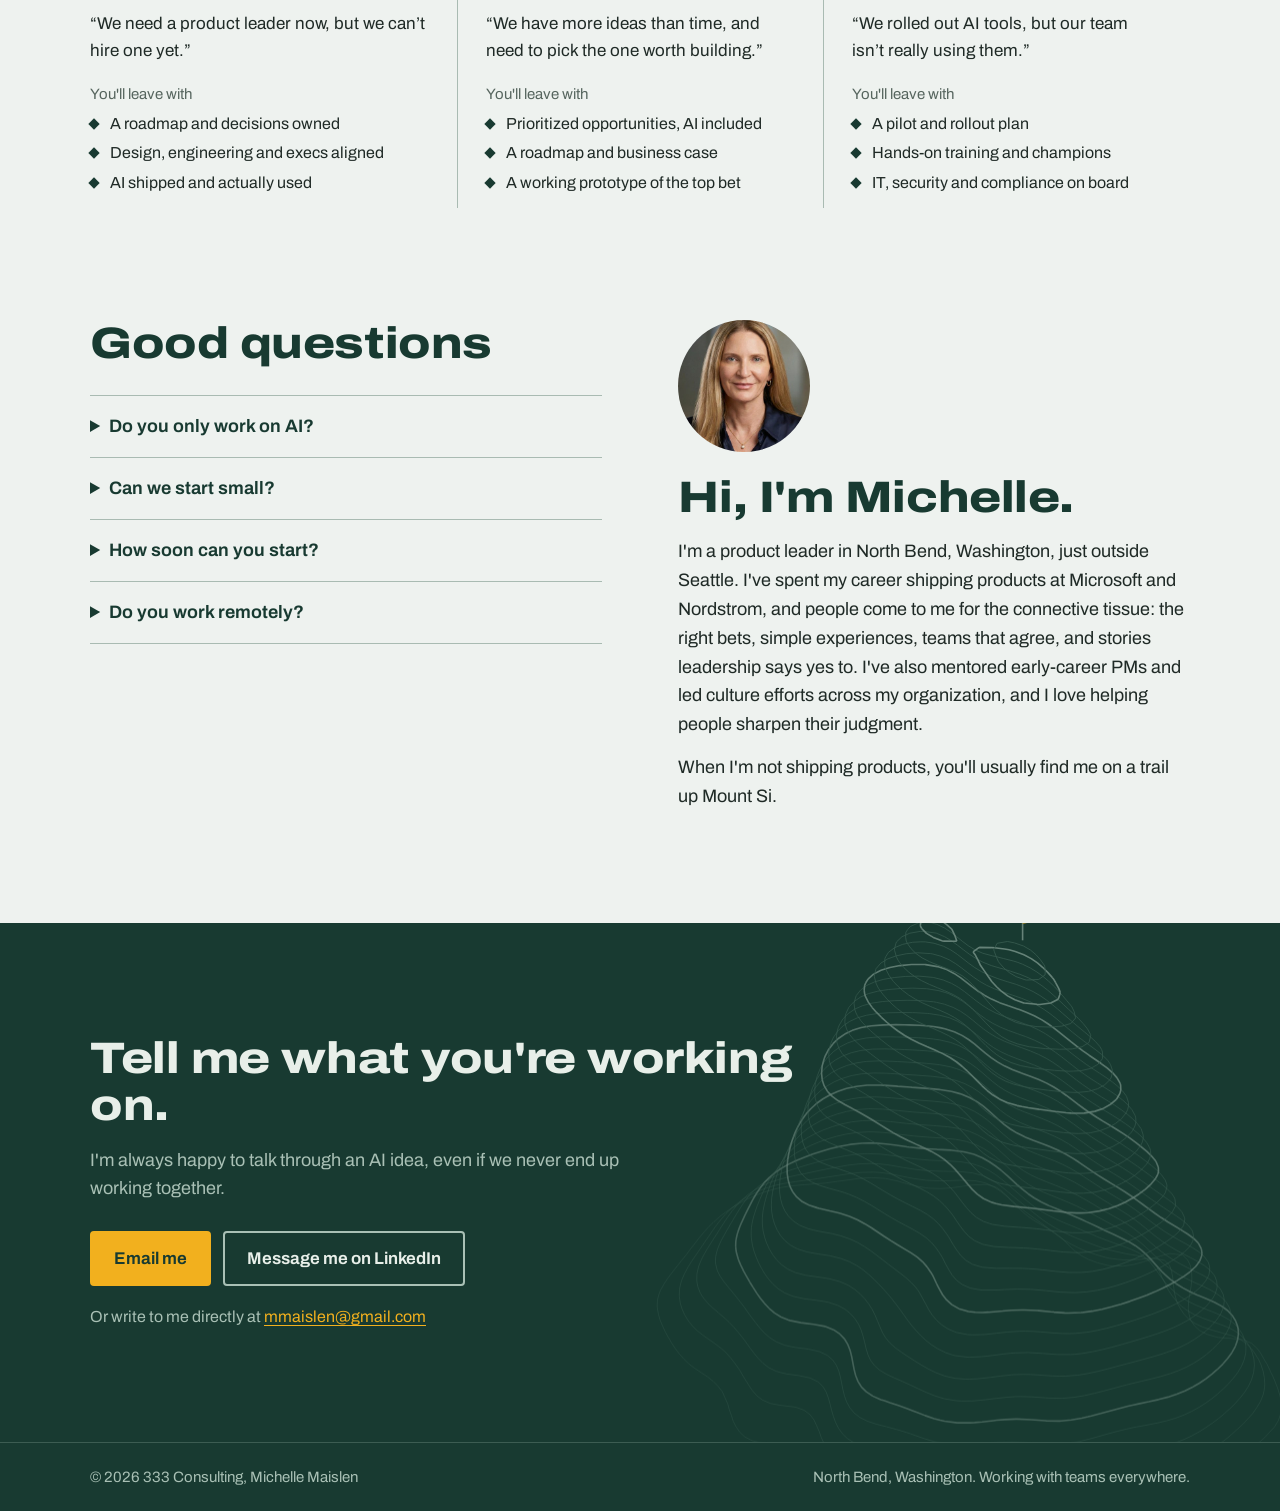
==== commit 4bd76385: "Swap the quality-bar line for prototypes Co-Authored-By: Claude Opus 5.5 <noreply@anthropic.com> Cla" ====
--- a/index.html
+++ b/index.html
@@ -183,7 +183,7 @@
       <p class="built-lede">I make my own apps and agents, so I know what AI can and can't do before I recommend it to your team.</p>
       <ul class="built-list">
         <li><b>A live app, idea to launch.</b> Was it raining when you were born?</li>
-        <li><b>A quality bar for AI.</b> 25 tests, from 2 passing to 17.</li>
+        <li><b>Prototypes people can click.</b> Ideas tested in days, not sprints.</li>
         <li><b>My own AI agents.</b> They save me 5–10 hours a week.</li>
       </ul>
       <div class="actions">
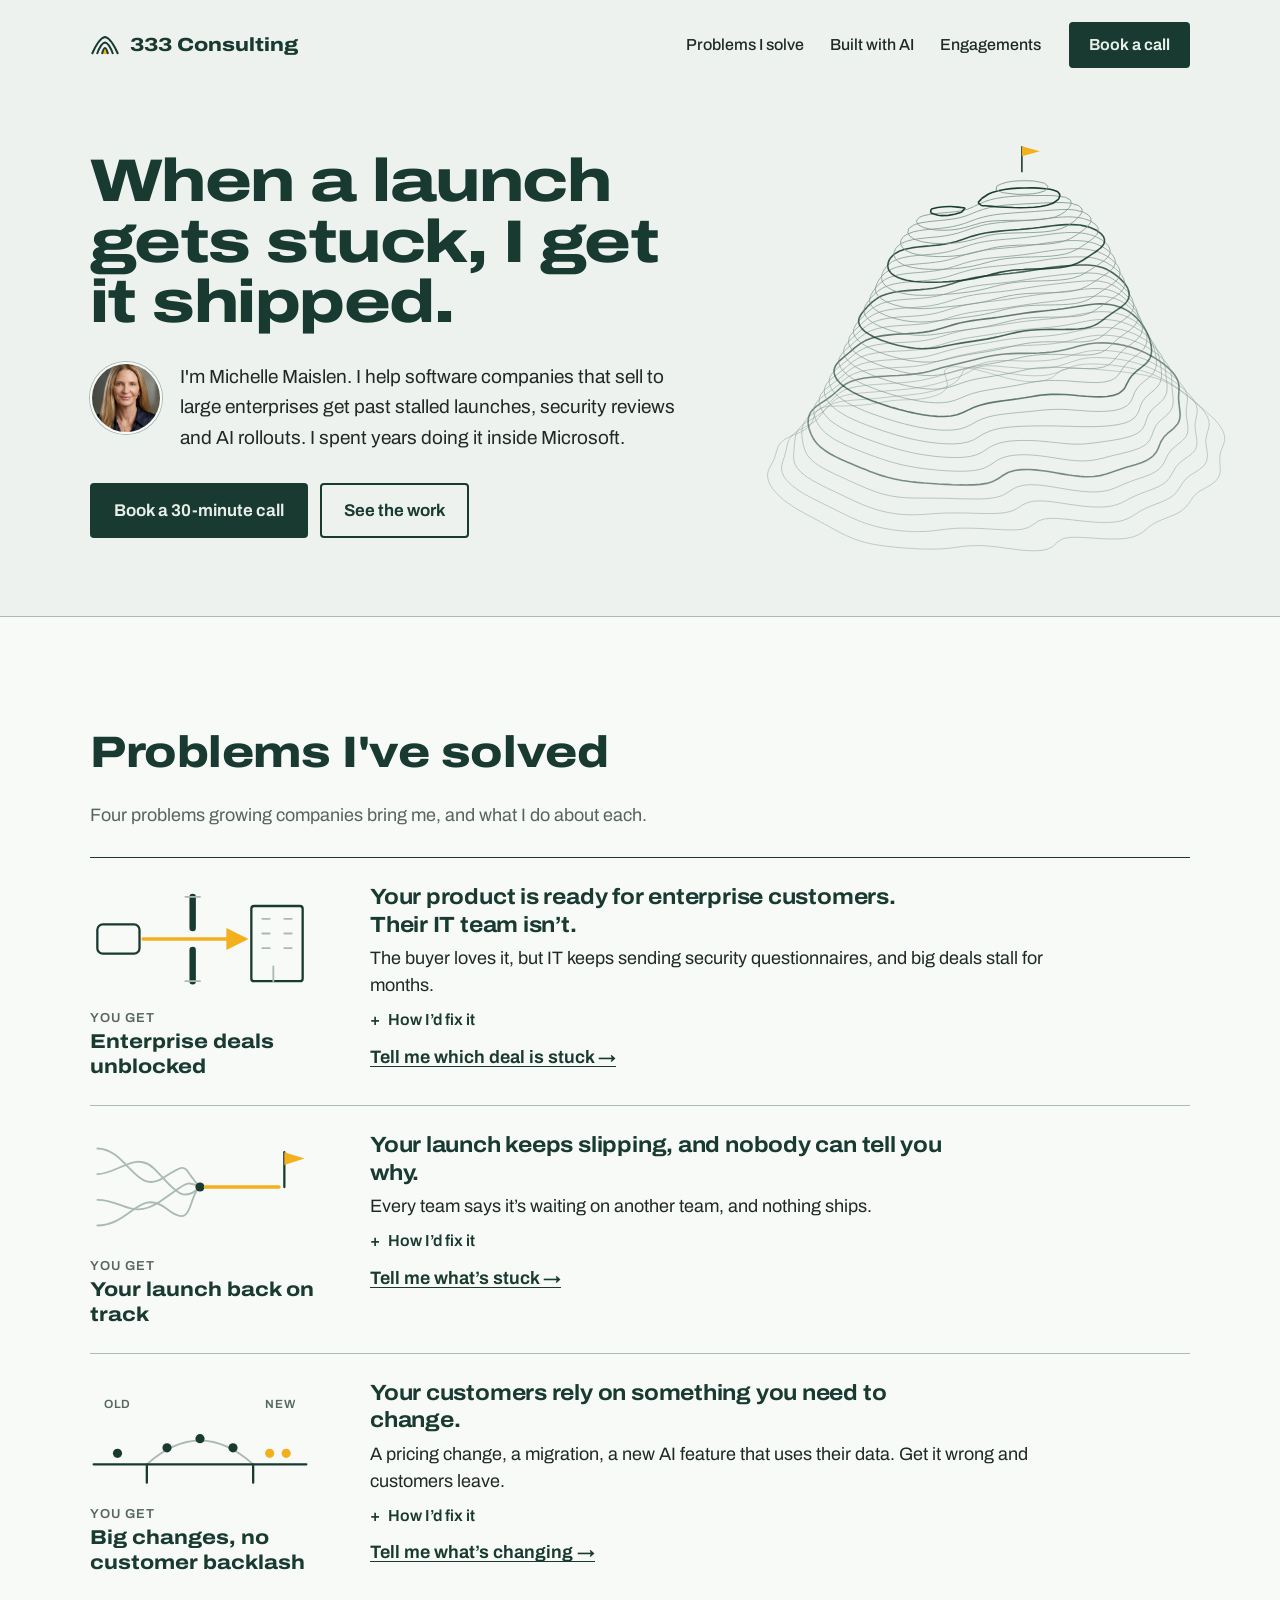
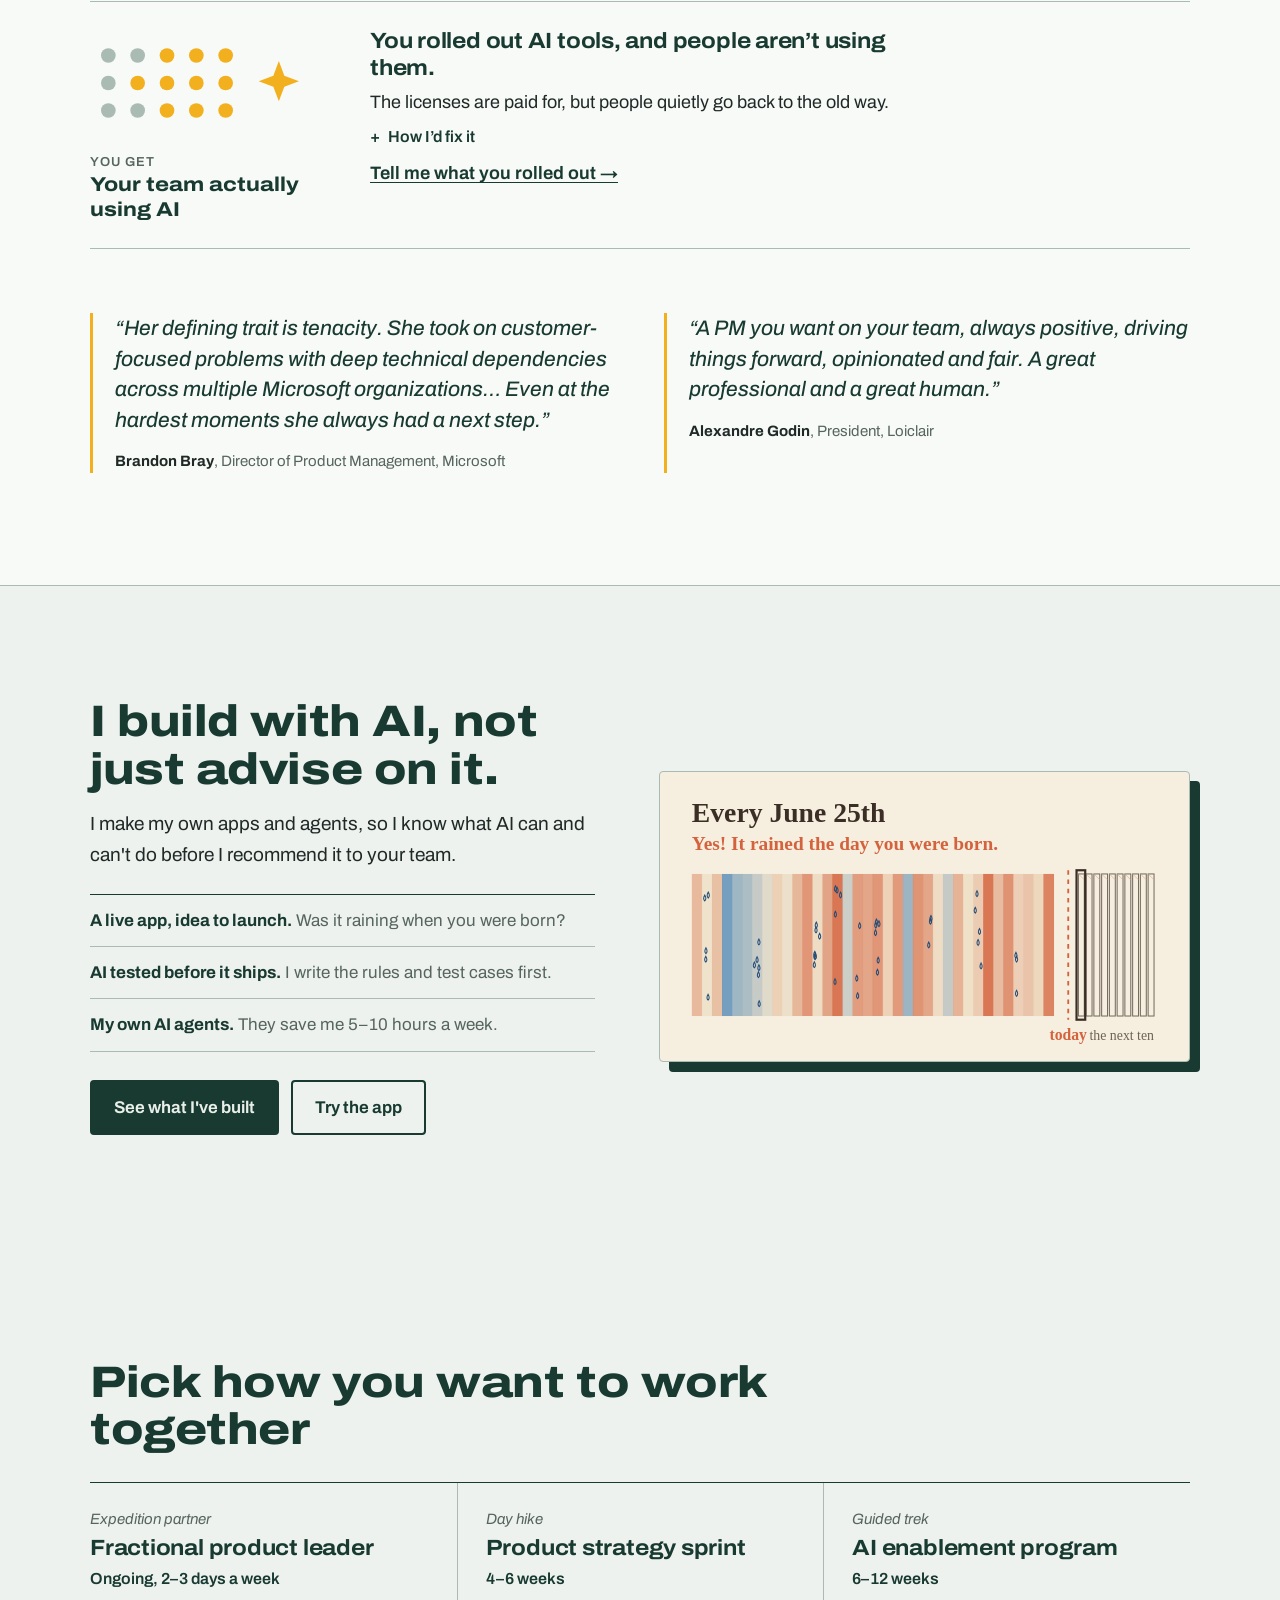
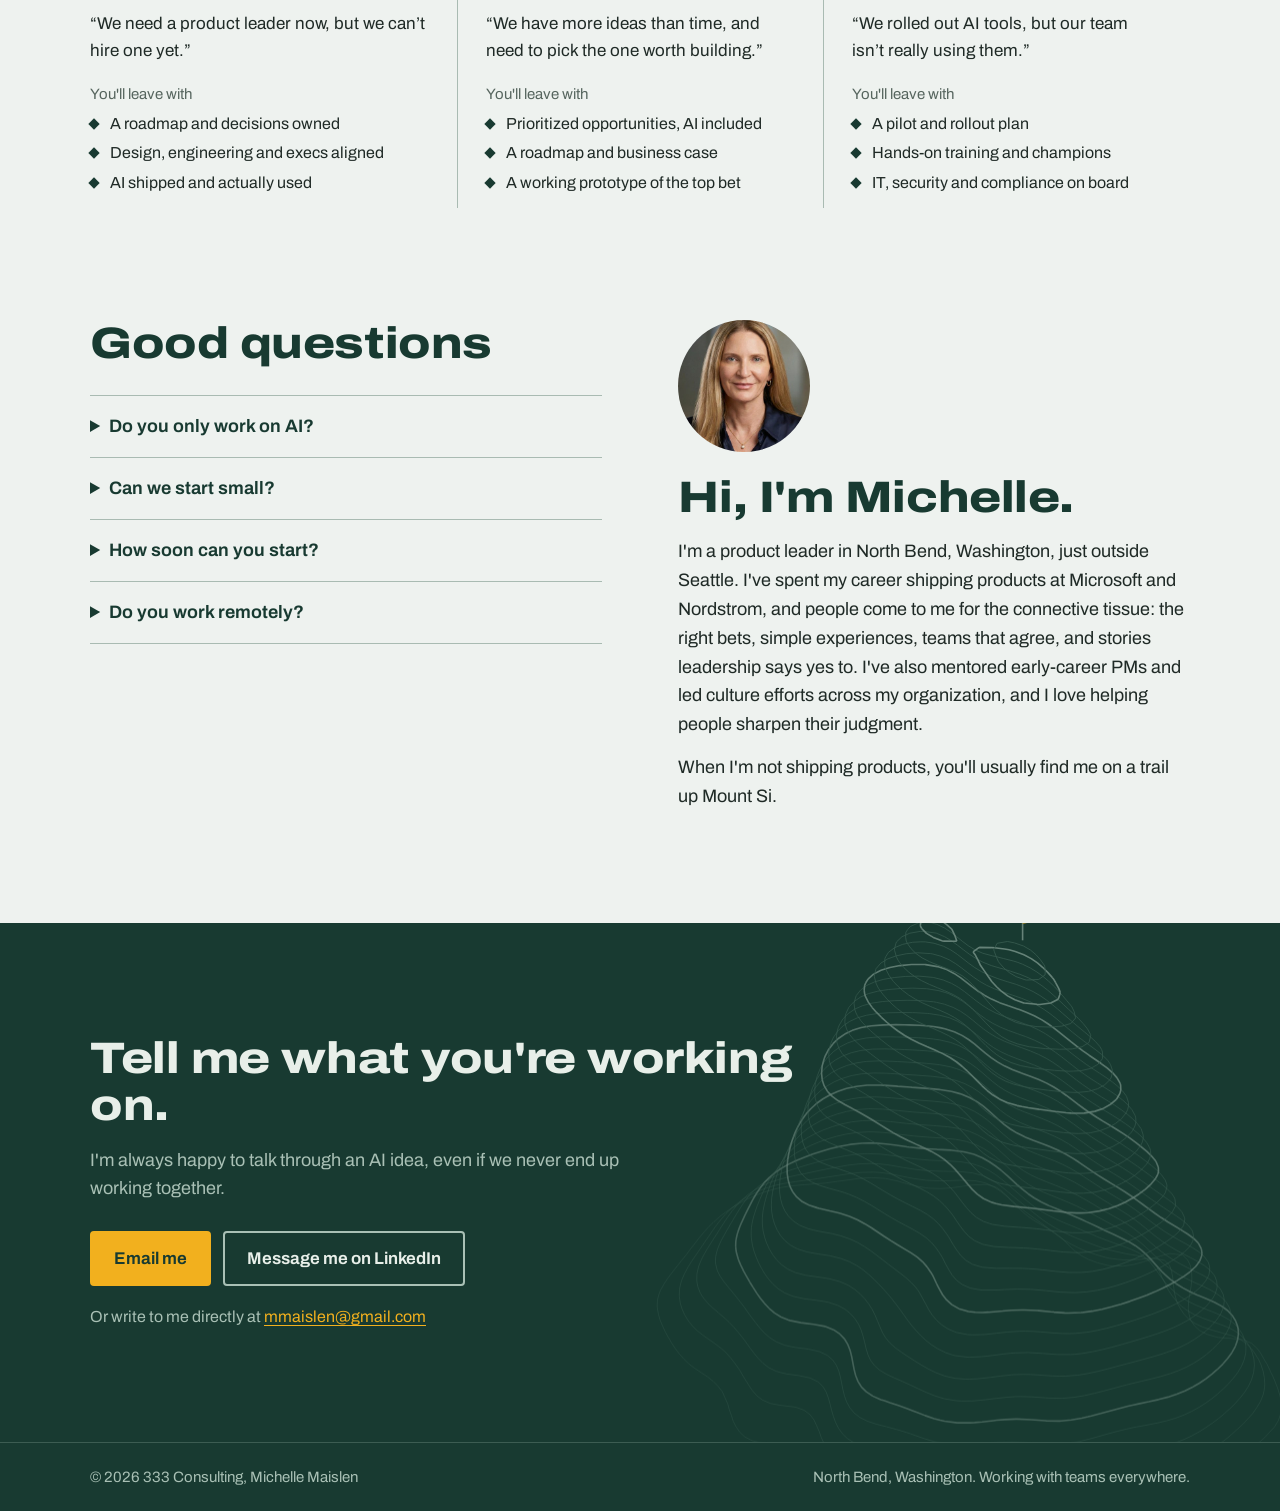
==== commit bb45fc88: "Reframe the evals line around testing AI before it ships Co-Authored-By: Claude Opus 5.5 <noreply@an" ====
--- a/index.html
+++ b/index.html
@@ -183,7 +183,7 @@
       <p class="built-lede">I make my own apps and agents, so I know what AI can and can't do before I recommend it to your team.</p>
       <ul class="built-list">
         <li><b>A live app, idea to launch.</b> Was it raining when you were born?</li>
-        <li><b>Prototypes people can click.</b> Ideas tested in days, not sprints.</li>
+        <li><b>AI tested before it ships.</b> I write the rules and test cases first.</li>
         <li><b>My own AI agents.</b> They save me 5–10 hours a week.</li>
       </ul>
       <div class="actions">
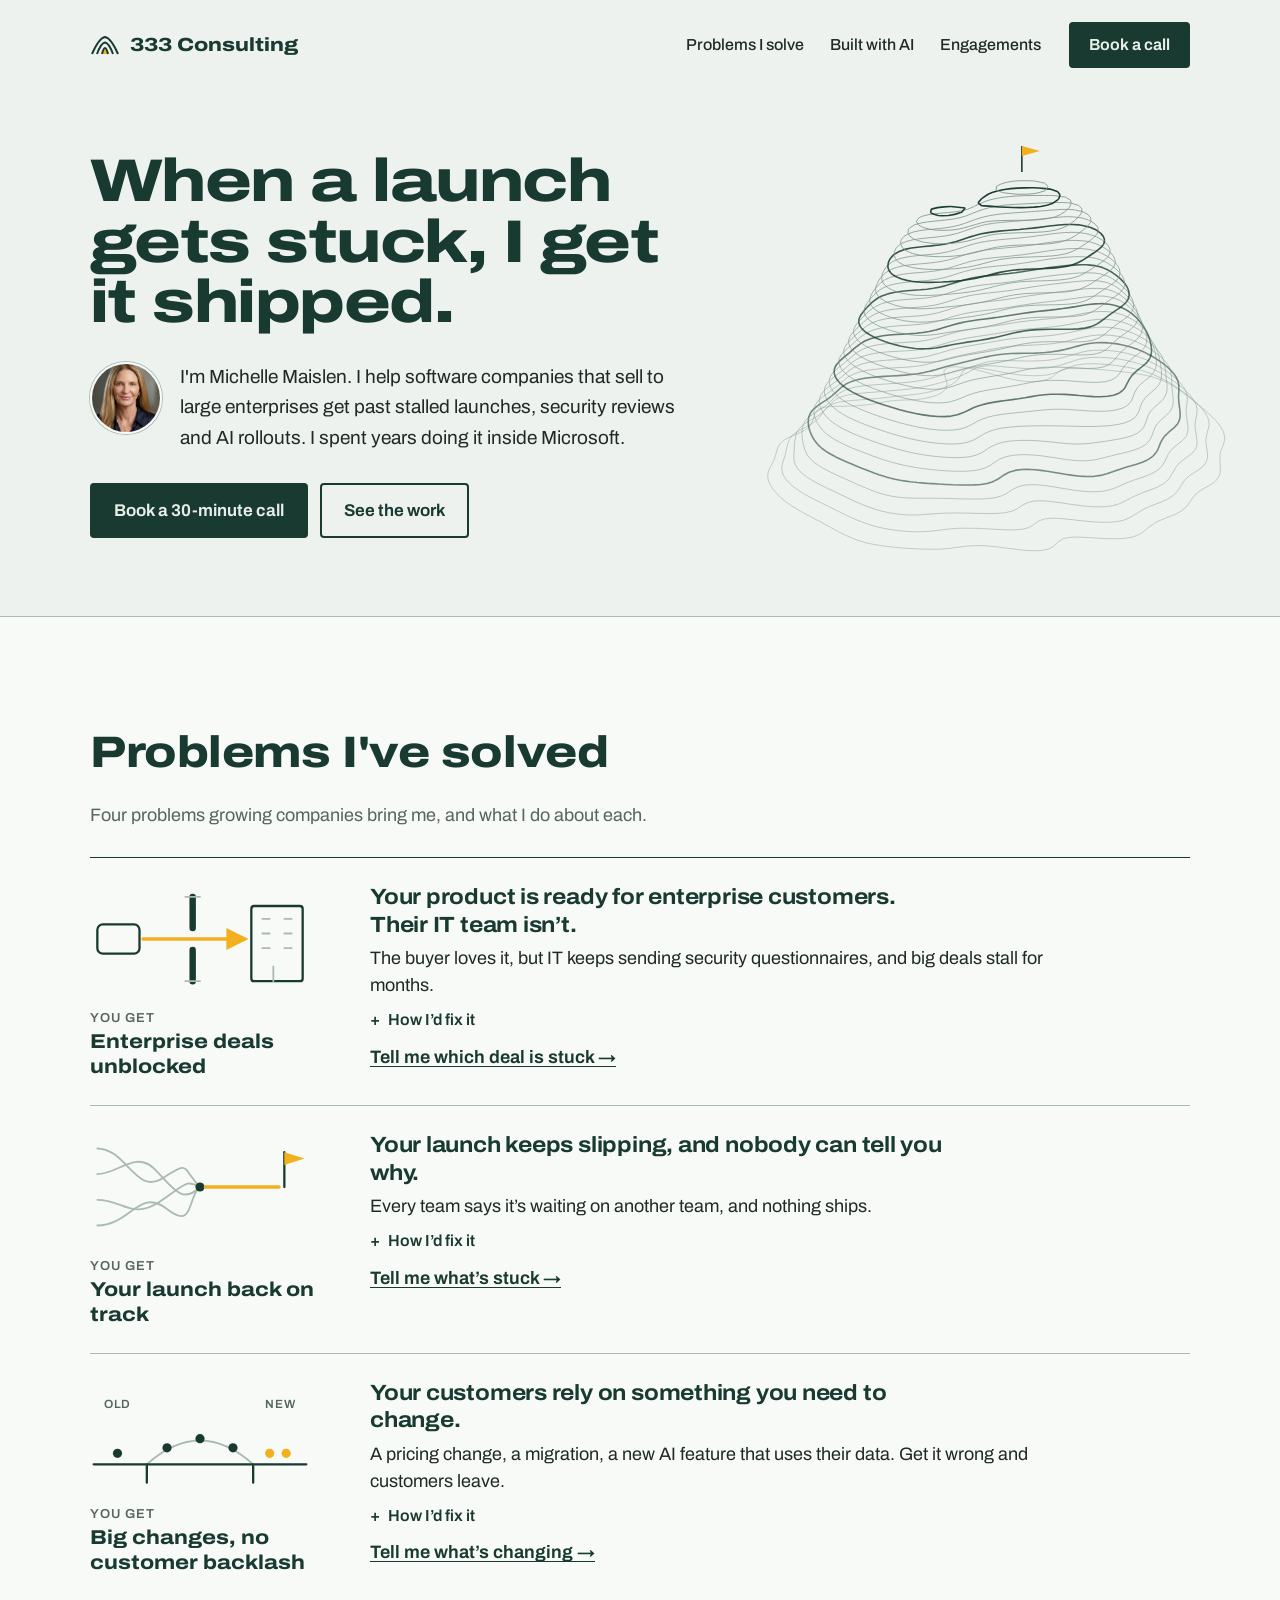
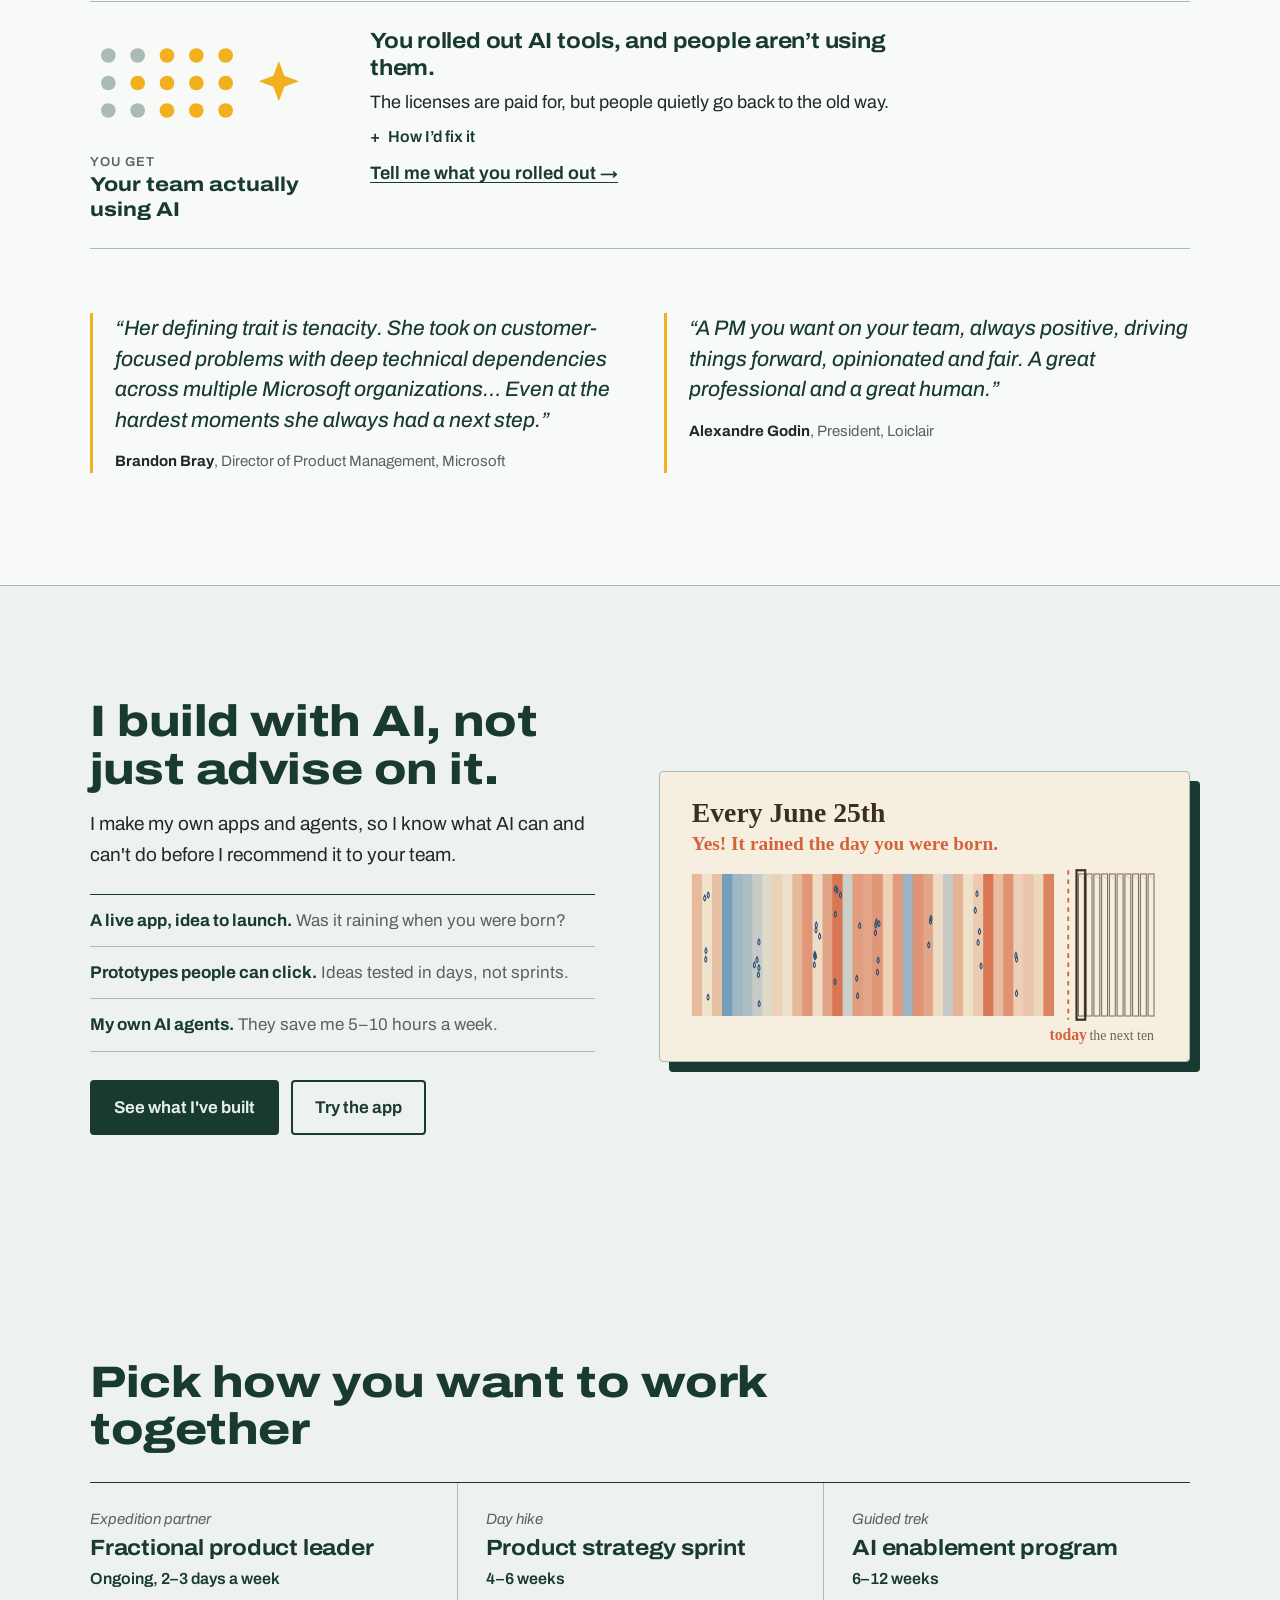
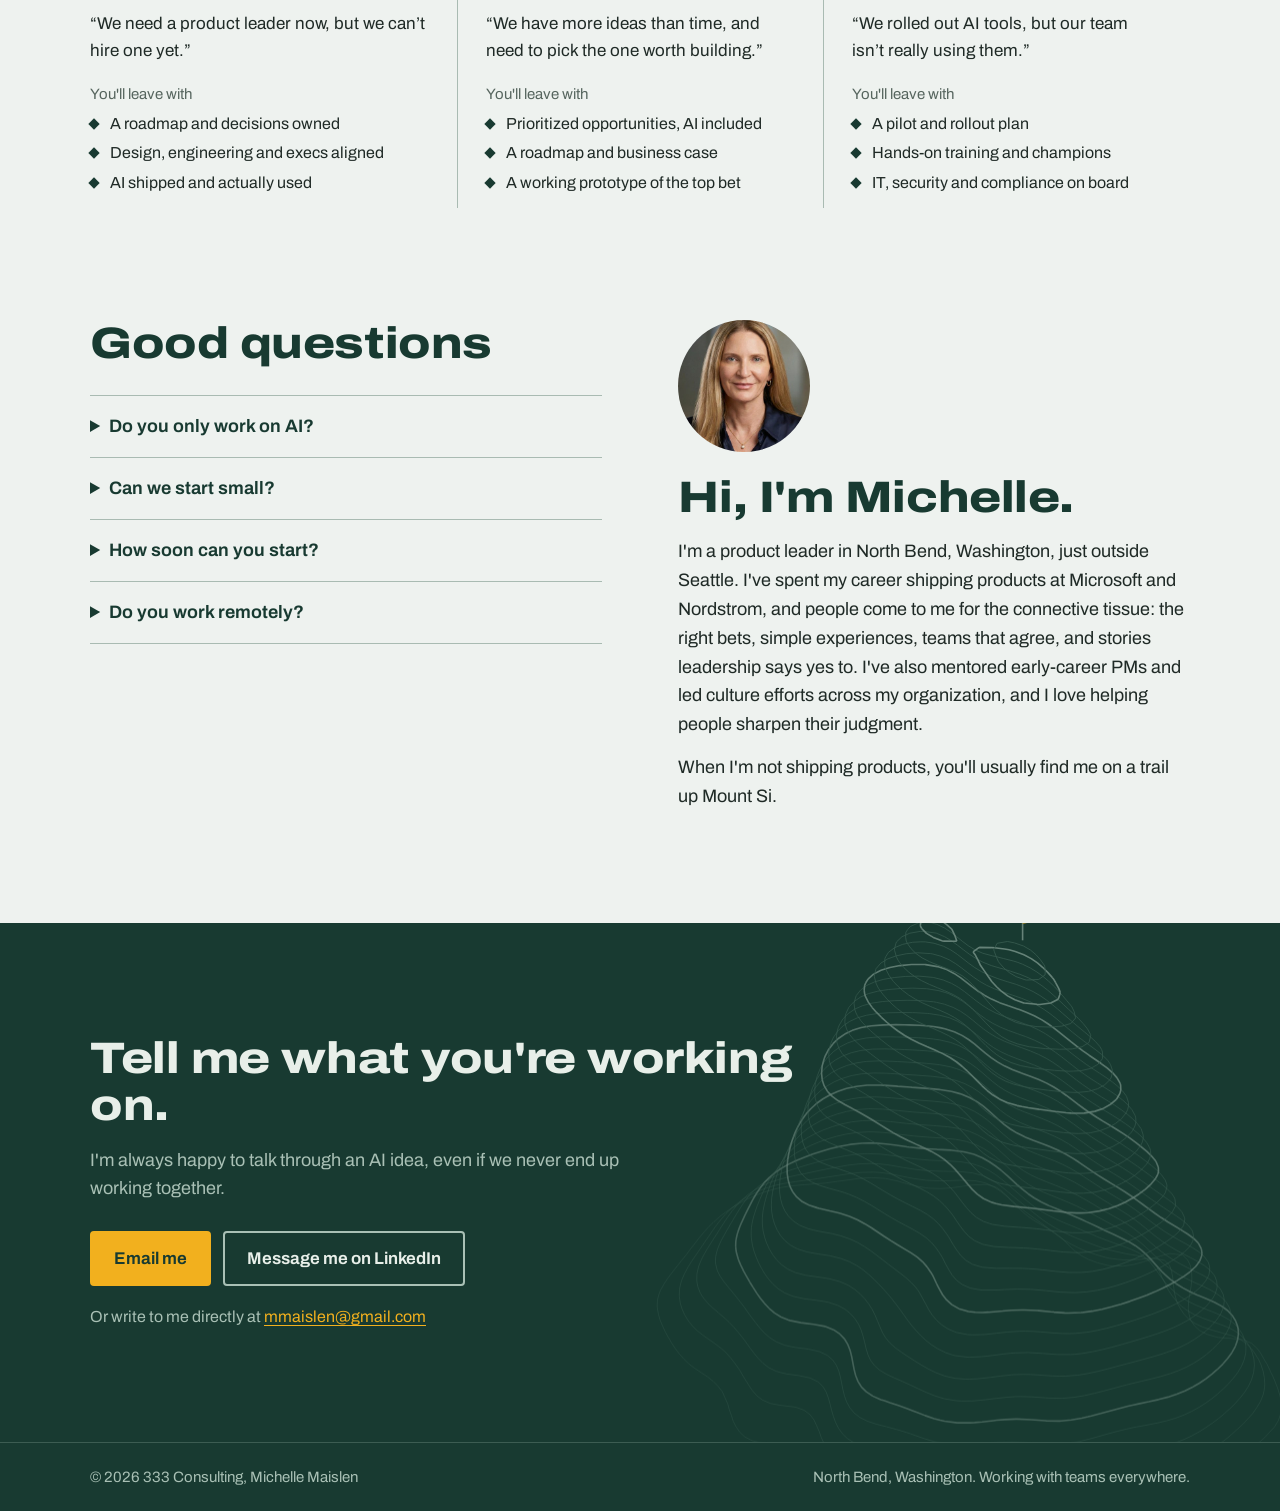
==== commit edc9e456: "Use the prototypes line Co-Authored-By: Claude Opus 5.5 <noreply@anthropic.com> Claude-Session: http" ====
--- a/index.html
+++ b/index.html
@@ -183,7 +183,7 @@
       <p class="built-lede">I make my own apps and agents, so I know what AI can and can't do before I recommend it to your team.</p>
       <ul class="built-list">
         <li><b>A live app, idea to launch.</b> Was it raining when you were born?</li>
-        <li><b>AI tested before it ships.</b> I write the rules and test cases first.</li>
+        <li><b>Prototypes people can click.</b> Ideas tested in days, not sprints.</li>
         <li><b>My own AI agents.</b> They save me 5–10 hours a week.</li>
       </ul>
       <div class="actions">
